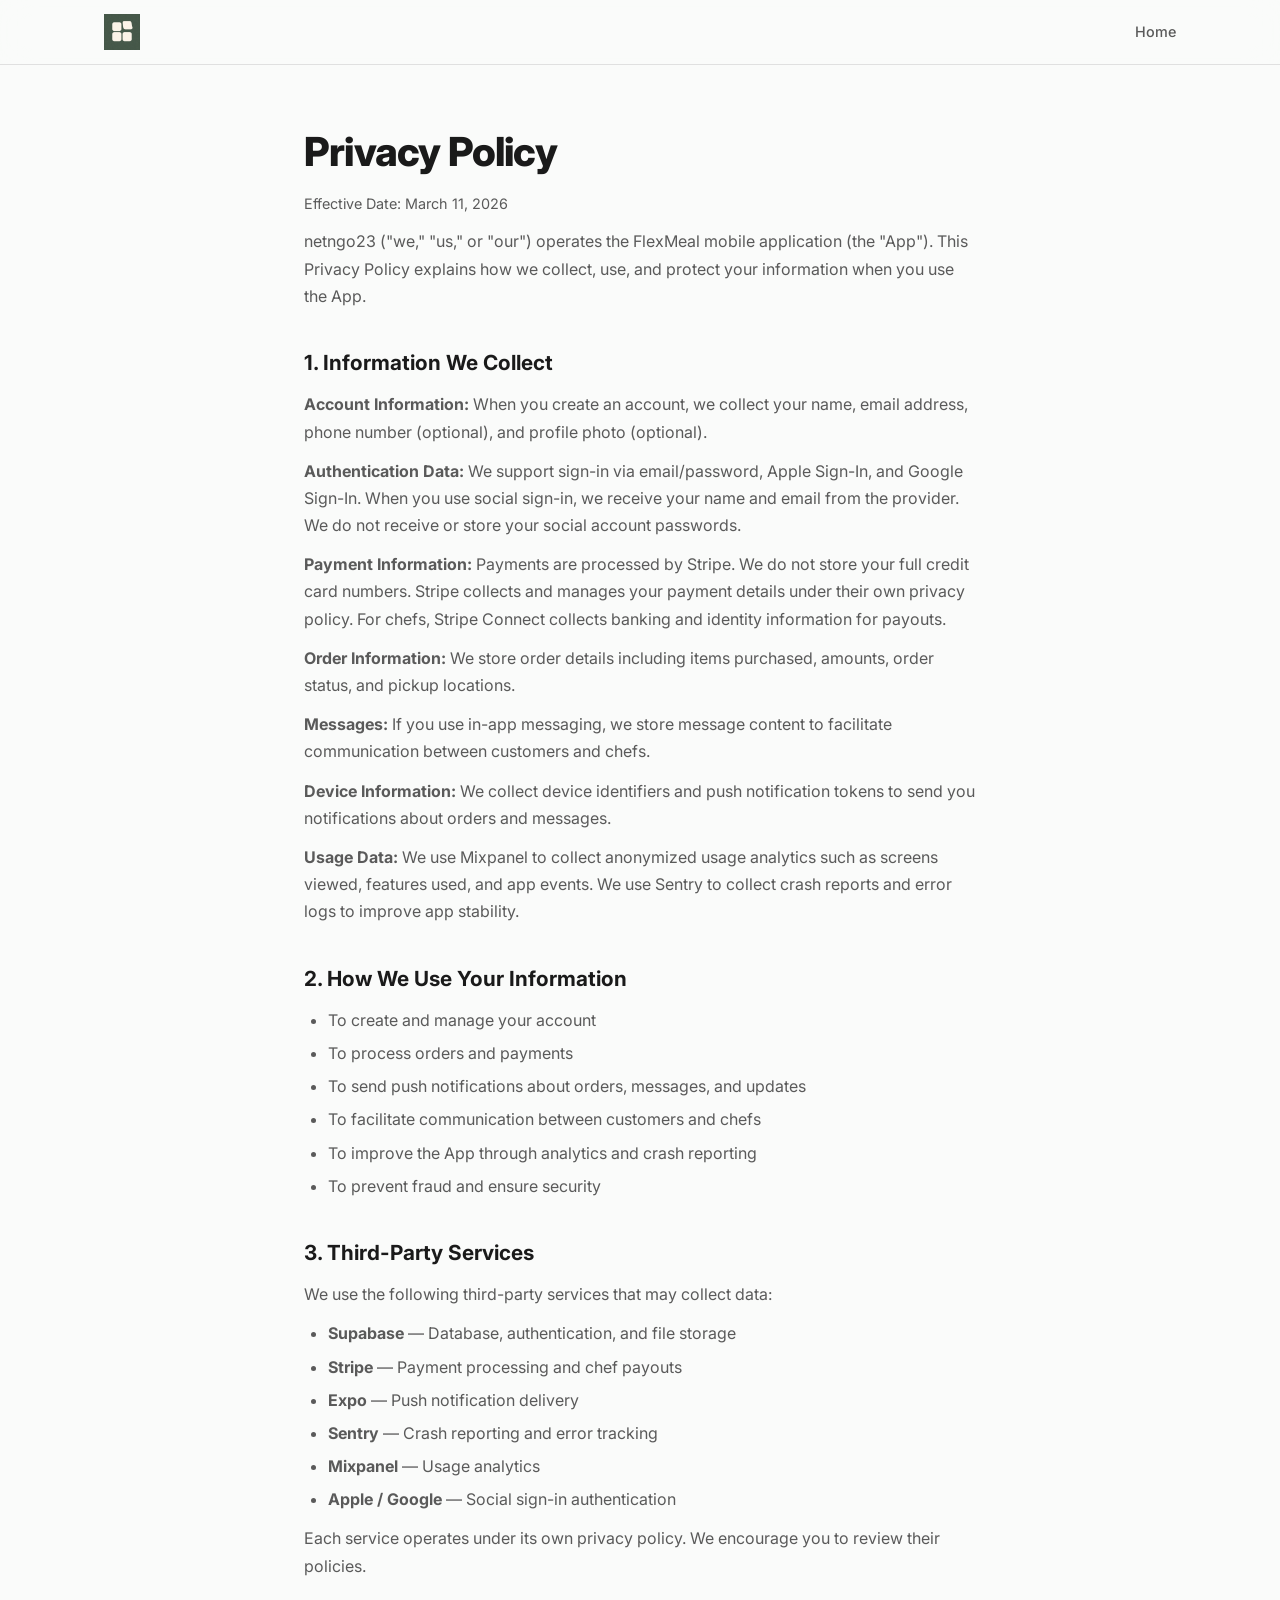
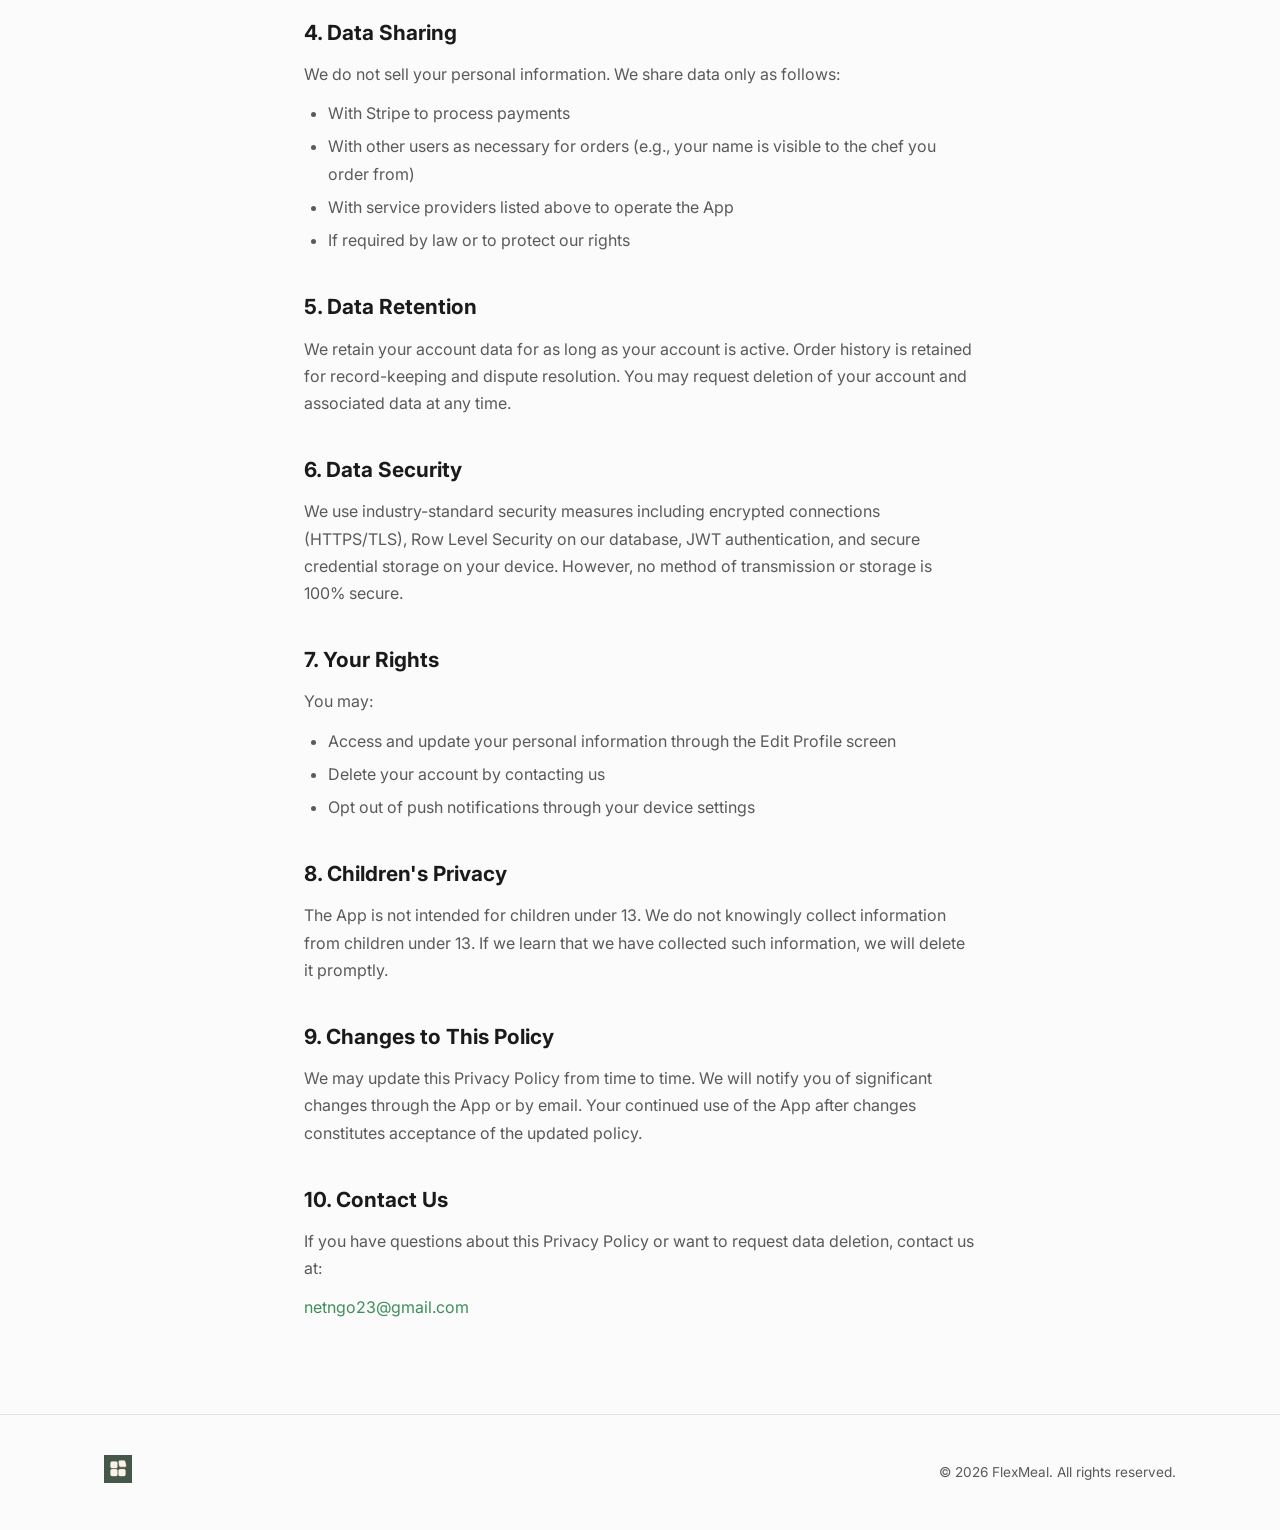
==== privacy-policy.html @ 66198da3 "Initial FlexMeal landing page" ====
<!DOCTYPE html>
<html lang="en">
<head>
  <meta charset="UTF-8">
  <meta name="viewport" content="width=device-width, initial-scale=1.0">
  <title>FlexMeal — Privacy Policy</title>
  <meta name="description" content="FlexMeal Privacy Policy — how we collect, use, and protect your information.">
  <link rel="stylesheet" href="styles.css">
  <link rel="stylesheet" href="legal.css">
  <link rel="preconnect" href="https://fonts.googleapis.com">
  <link rel="preconnect" href="https://fonts.gstatic.com" crossorigin>
  <link href="https://fonts.googleapis.com/css2?family=Inter:wght@400;500;600;700;800&display=swap" rel="stylesheet">
  <link rel="icon" href="assets/images/flexmeal_logo.png" type="image/png">
</head>
<body>
  <nav class="nav">
    <div class="container nav-inner">
      <a href="index.html" class="nav-logo">
        <img src="assets/flexmeal_light.png" alt="FlexMeal" class="logo">
      </a>
      <div class="nav-actions">
        <a href="index.html" class="nav-link">Home</a>
      </div>
    </div>
  </nav>

  <main class="legal">
    <div class="container">
      <h1>Privacy Policy</h1>
      <p class="legal-date">Effective Date: March 11, 2026</p>

      <p>netngo23 ("we," "us," or "our") operates the FlexMeal mobile application (the "App"). This Privacy Policy explains how we collect, use, and protect your information when you use the App.</p>

      <h2>1. Information We Collect</h2>

      <p><strong>Account Information:</strong> When you create an account, we collect your name, email address, phone number (optional), and profile photo (optional).</p>

      <p><strong>Authentication Data:</strong> We support sign-in via email/password, Apple Sign-In, and Google Sign-In. When you use social sign-in, we receive your name and email from the provider. We do not receive or store your social account passwords.</p>

      <p><strong>Payment Information:</strong> Payments are processed by Stripe. We do not store your full credit card numbers. Stripe collects and manages your payment details under their own privacy policy. For chefs, Stripe Connect collects banking and identity information for payouts.</p>

      <p><strong>Order Information:</strong> We store order details including items purchased, amounts, order status, and pickup locations.</p>

      <p><strong>Messages:</strong> If you use in-app messaging, we store message content to facilitate communication between customers and chefs.</p>

      <p><strong>Device Information:</strong> We collect device identifiers and push notification tokens to send you notifications about orders and messages.</p>

      <p><strong>Usage Data:</strong> We use Mixpanel to collect anonymized usage analytics such as screens viewed, features used, and app events. We use Sentry to collect crash reports and error logs to improve app stability.</p>

      <h2>2. How We Use Your Information</h2>
      <ul>
        <li>To create and manage your account</li>
        <li>To process orders and payments</li>
        <li>To send push notifications about orders, messages, and updates</li>
        <li>To facilitate communication between customers and chefs</li>
        <li>To improve the App through analytics and crash reporting</li>
        <li>To prevent fraud and ensure security</li>
      </ul>

      <h2>3. Third-Party Services</h2>
      <p>We use the following third-party services that may collect data:</p>
      <ul>
        <li><strong>Supabase</strong> — Database, authentication, and file storage</li>
        <li><strong>Stripe</strong> — Payment processing and chef payouts</li>
        <li><strong>Expo</strong> — Push notification delivery</li>
        <li><strong>Sentry</strong> — Crash reporting and error tracking</li>
        <li><strong>Mixpanel</strong> — Usage analytics</li>
        <li><strong>Apple / Google</strong> — Social sign-in authentication</li>
      </ul>
      <p>Each service operates under its own privacy policy. We encourage you to review their policies.</p>

      <h2>4. Data Sharing</h2>
      <p>We do not sell your personal information. We share data only as follows:</p>
      <ul>
        <li>With Stripe to process payments</li>
        <li>With other users as necessary for orders (e.g., your name is visible to the chef you order from)</li>
        <li>With service providers listed above to operate the App</li>
        <li>If required by law or to protect our rights</li>
      </ul>

      <h2>5. Data Retention</h2>
      <p>We retain your account data for as long as your account is active. Order history is retained for record-keeping and dispute resolution. You may request deletion of your account and associated data at any time.</p>

      <h2>6. Data Security</h2>
      <p>We use industry-standard security measures including encrypted connections (HTTPS/TLS), Row Level Security on our database, JWT authentication, and secure credential storage on your device. However, no method of transmission or storage is 100% secure.</p>

      <h2>7. Your Rights</h2>
      <p>You may:</p>
      <ul>
        <li>Access and update your personal information through the Edit Profile screen</li>
        <li>Delete your account by contacting us</li>
        <li>Opt out of push notifications through your device settings</li>
      </ul>

      <h2>8. Children's Privacy</h2>
      <p>The App is not intended for children under 13. We do not knowingly collect information from children under 13. If we learn that we have collected such information, we will delete it promptly.</p>

      <h2>9. Changes to This Policy</h2>
      <p>We may update this Privacy Policy from time to time. We will notify you of significant changes through the App or by email. Your continued use of the App after changes constitutes acceptance of the updated policy.</p>

      <h2>10. Contact Us</h2>
      <p>If you have questions about this Privacy Policy or want to request data deletion, contact us at:</p>
      <p><a href="mailto:netngo23@gmail.com">netngo23@gmail.com</a></p>
    </div>
  </main>

  <footer class="footer">
    <div class="container footer-inner">
      <div class="footer-brand">
        <img src="assets/flexmeal_light.png" alt="FlexMeal" class="logo">
      </div>
      <p class="footer-copy">&copy; 2026 FlexMeal. All rights reserved.</p>
    </div>
  </footer>
</body>
</html>
---- styles.css ----
/* ── Reset & Base ── */
*, *::before, *::after {
  margin: 0;
  padding: 0;
  box-sizing: border-box;
}

:root {
  --primary: #3F8E5B;
  --primary-light: #E6EFEA;
  --accent: #7A4A26;
  --bg: #FAFBFA;
  --bg-card: #FFFFFF;
  --text: #1A1A1A;
  --text-secondary: #5A5A5A;
  --border: #E0E0E0;
  --nav-bg: rgba(250, 251, 250, 0.85);
}

html {
  scroll-behavior: smooth;
}

body {
  font-family: 'Inter', -apple-system, BlinkMacSystemFont, sans-serif;
  background: var(--bg);
  color: var(--text);
  line-height: 1.6;
  -webkit-font-smoothing: antialiased;
}

.container {
  max-width: 1120px;
  margin: 0 auto;
  padding: 0 24px;
}

/* ── Navigation ── */
.nav {
  position: fixed;
  top: 0;
  left: 0;
  right: 0;
  z-index: 100;
  background: var(--nav-bg);
  backdrop-filter: blur(16px);
  -webkit-backdrop-filter: blur(16px);
  border-bottom: 1px solid var(--border);
}

.nav-inner {
  display: flex;
  align-items: center;
  justify-content: space-between;
  height: 64px;
}

.nav-logo {
  display: flex;
  align-items: center;
}

.logo {
  height: 36px;
  width: auto;
}

.nav-actions {
  display: flex;
  align-items: center;
  gap: 24px;
}

.nav-link {
  color: var(--text-secondary);
  text-decoration: none;
  font-size: 0.9rem;
  font-weight: 500;
  transition: color 0.2s;
}

.nav-link:hover {
  color: var(--primary);
}

/* ── Hero ── */
.hero {
  padding: 140px 0 80px;
  min-height: 100vh;
  display: flex;
  align-items: center;
}

.hero-inner {
  display: grid;
  grid-template-columns: 1fr 1fr;
  gap: 64px;
  align-items: center;
}

.hero-title {
  font-size: 3.5rem;
  font-weight: 800;
  line-height: 1.1;
  letter-spacing: -0.03em;
  margin-bottom: 20px;
}

.highlight {
  color: var(--primary);
}

.hero-subtitle {
  font-size: 1.2rem;
  color: var(--text-secondary);
  margin-bottom: 36px;
  max-width: 440px;
}

/* ── Download Buttons ── */
.download-buttons {
  display: flex;
  gap: 12px;
  flex-wrap: wrap;
}

.store-btn {
  display: inline-flex;
  align-items: center;
  gap: 10px;
  padding: 12px 24px;
  border-radius: 12px;
  text-decoration: none;
  transition: transform 0.2s, box-shadow 0.2s;
}

.store-btn:hover {
  transform: translateY(-2px);
  box-shadow: 0 8px 24px rgba(0, 0, 0, 0.15);
}

.store-btn:active {
  transform: translateY(0);
}

.app-store,
.google-play {
  background: var(--text);
  color: var(--bg);
}

.store-btn-text {
  display: flex;
  flex-direction: column;
}

.store-btn-small {
  font-size: 0.65rem;
  opacity: 0.8;
  line-height: 1;
}

.store-btn-large {
  font-size: 1.05rem;
  font-weight: 600;
  line-height: 1.2;
}

/* ── Hero Carousel ── */
.hero-visual {
  display: flex;
  justify-content: center;
}

.carousel {
  position: relative;
  width: 360px;
  max-width: 100%;
}

.carousel-track {
  position: relative;
  width: 100%;
  aspect-ratio: 9 / 16;
  overflow: hidden;
  border-radius: 16px;
  touch-action: pan-y;
}

.carousel-slide {
  position: absolute;
  top: 0;
  left: 0;
  width: 100%;
  height: 100%;
  object-fit: cover;
  border-radius: 16px;
  opacity: 0;
  transition: opacity 0.5s ease, transform 0.5s ease;
  transform: scale(0.95);
  filter: drop-shadow(0 24px 48px rgba(0, 0, 0, 0.12));
  pointer-events: none;
}

.carousel-slide.active {
  opacity: 1;
  transform: scale(1);
  pointer-events: auto;
}

.carousel-dots {
  display: flex;
  justify-content: center;
  gap: 8px;
  margin-top: 20px;
}

.dot {
  width: 10px;
  height: 10px;
  border-radius: 50%;
  border: none;
  background: var(--border);
  cursor: pointer;
  transition: background 0.2s, transform 0.2s;
  padding: 0;
}

.dot.active {
  background: var(--primary);
  transform: scale(1.2);
}

.dot:hover {
  background: var(--primary);
}

/* ── How It Works ── */
.how-it-works {
  padding: 100px 0;
}

.section-title {
  text-align: center;
  font-size: 2.5rem;
  font-weight: 800;
  letter-spacing: -0.02em;
  margin-bottom: 40px;
}

.section-subtitle {
  text-align: center;
  font-size: 1.1rem;
  color: var(--text-secondary);
  margin-top: -24px;
  margin-bottom: 48px;
}

.tabs {
  display: flex;
  justify-content: center;
  gap: 4px;
  margin-bottom: 56px;
  background: var(--primary-light);
  border-radius: 12px;
  padding: 4px;
  max-width: 320px;
  margin-left: auto;
  margin-right: auto;
}

.tab {
  flex: 1;
  padding: 10px 20px;
  border: none;
  background: none;
  border-radius: 8px;
  font-size: 0.9rem;
  font-weight: 600;
  color: var(--text-secondary);
  cursor: pointer;
  transition: background 0.2s, color 0.2s;
  font-family: inherit;
}

.tab.active {
  background: var(--primary);
  color: #FFFFFF;
}

.steps {
  display: none;
}

.steps.active {
  display: grid;
  grid-template-columns: repeat(3, 1fr);
  gap: 32px;
}

.step {
  text-align: center;
  padding: 40px 24px;
  background: var(--bg-card);
  border: 1px solid var(--border);
  border-radius: 20px;
  transition: transform 0.2s, box-shadow 0.2s;
}

.step:hover {
  transform: translateY(-4px);
  box-shadow: 0 12px 32px rgba(0, 0, 0, 0.08);
}

.step-icon {
  width: 64px;
  height: 64px;
  margin: 0 auto 16px;
  background: var(--primary-light);
  border-radius: 16px;
  display: flex;
  align-items: center;
  justify-content: center;
  color: var(--primary);
}

.step-number {
  display: inline-block;
  font-size: 0.75rem;
  font-weight: 700;
  color: var(--primary);
  background: var(--primary-light);
  width: 28px;
  height: 28px;
  line-height: 28px;
  border-radius: 50%;
  margin-bottom: 12px;
}

.step-title {
  font-size: 1.25rem;
  font-weight: 700;
  margin-bottom: 8px;
}

.step-desc {
  font-size: 0.95rem;
  color: var(--text-secondary);
}

/* ── App Preview ── */
.app-preview {
  padding: 100px 0;
  background: var(--primary-light);
}

.preview-scroll {
  display: flex;
  gap: 24px;
  overflow-x: auto;
  scroll-snap-type: x mandatory;
  -webkit-overflow-scrolling: touch;
  padding-bottom: 16px;
  scrollbar-width: thin;
  scrollbar-color: var(--border) transparent;
}

.preview-scroll::-webkit-scrollbar {
  height: 6px;
}

.preview-scroll::-webkit-scrollbar-track {
  background: transparent;
}

.preview-scroll::-webkit-scrollbar-thumb {
  background: var(--border);
  border-radius: 3px;
}

.preview-card {
  flex: 0 0 280px;
  scroll-snap-align: start;
  text-align: center;
}

.preview-card img {
  width: 100%;
  border-radius: 16px;
  margin-bottom: 16px;
  filter: drop-shadow(0 8px 24px rgba(0, 0, 0, 0.1));
}

.preview-card h3 {
  font-size: 1.1rem;
  font-weight: 700;
  margin-bottom: 4px;
}

.preview-card p {
  font-size: 0.9rem;
  color: var(--text-secondary);
}

/* ── CTA ── */
.cta {
  padding: 80px 0;
  background: var(--primary-light);
}

.cta-inner {
  text-align: center;
}

.cta-title {
  font-size: 2.2rem;
  font-weight: 800;
  letter-spacing: -0.02em;
  margin-bottom: 12px;
}

.cta-subtitle {
  font-size: 1.1rem;
  color: var(--text-secondary);
  margin-bottom: 32px;
}

.cta .download-buttons {
  justify-content: center;
}

/* ── Footer ── */
.footer {
  padding: 40px 0;
  border-top: 1px solid var(--border);
}

.footer-inner {
  display: flex;
  align-items: center;
  justify-content: space-between;
}

.footer-brand .logo {
  height: 28px;
}

.footer-links {
  display: flex;
  gap: 24px;
}

.footer-links a {
  font-size: 0.85rem;
  color: var(--text-secondary);
  text-decoration: none;
  transition: color 0.2s;
}

.footer-links a:hover {
  color: var(--primary);
}

.footer-copy {
  font-size: 0.85rem;
  color: var(--text-secondary);
}

/* ── Animations ── */
@keyframes fadeUp {
  from {
    opacity: 0;
    transform: translateY(24px);
  }
  to {
    opacity: 1;
    transform: translateY(0);
  }
}

.hero-title,
.hero-subtitle,
.download-buttons,
.hero-visual {
  animation: fadeUp 0.6s ease-out both;
}

.hero-subtitle { animation-delay: 0.1s; }
.download-buttons { animation-delay: 0.2s; }
.hero-visual { animation-delay: 0.3s; }

/* ── Responsive ── */
@media (max-width: 768px) {
  .hero {
    padding: 100px 0 60px;
    min-height: auto;
  }

  .hero-inner {
    grid-template-columns: 1fr;
    gap: 48px;
    text-align: center;
  }

  .hero-title {
    font-size: 2.5rem;
  }

  .hero-subtitle {
    margin-left: auto;
    margin-right: auto;
  }

  .download-buttons {
    justify-content: center;
  }

  .hero-visual {
    order: -1;
  }

  .carousel {
    width: 280px;
  }

  .preview-card {
    flex: 0 0 240px;
  }

  .steps.active {
    grid-template-columns: 1fr;
    max-width: 400px;
    margin: 0 auto;
  }

  .section-title {
    font-size: 2rem;
  }

  .cta-title {
    font-size: 1.8rem;
  }

  .footer-inner {
    flex-direction: column;
    gap: 12px;
    text-align: center;
  }
}

@media (max-width: 480px) {
  .hero-title {
    font-size: 2rem;
  }

  .store-btn {
    padding: 10px 18px;
  }

  .store-btn-large {
    font-size: 0.95rem;
  }
}
---- legal.css ----
/* ── Legal Pages ── */
.legal {
  padding: 120px 0 80px;
}

.legal .container {
  max-width: 720px;
}

.legal h1 {
  font-size: 2.5rem;
  font-weight: 800;
  letter-spacing: -0.02em;
  margin-bottom: 8px;
}

.legal-date {
  font-size: 0.9rem;
  color: var(--text-secondary);
  margin-bottom: 40px;
}

.legal h2 {
  font-size: 1.3rem;
  font-weight: 700;
  margin-top: 36px;
  margin-bottom: 12px;
  color: var(--text);
}

.legal h3 {
  font-size: 1.05rem;
  font-weight: 600;
  margin-top: 20px;
  margin-bottom: 8px;
}

.legal p {
  margin-bottom: 12px;
  color: var(--text-secondary);
  line-height: 1.7;
}

.legal ul {
  margin-bottom: 12px;
  padding-left: 24px;
}

.legal li {
  margin-bottom: 6px;
  color: var(--text-secondary);
  line-height: 1.7;
}

.legal a {
  color: var(--primary);
  text-decoration: none;
}

.legal a:hover {
  text-decoration: underline;
}
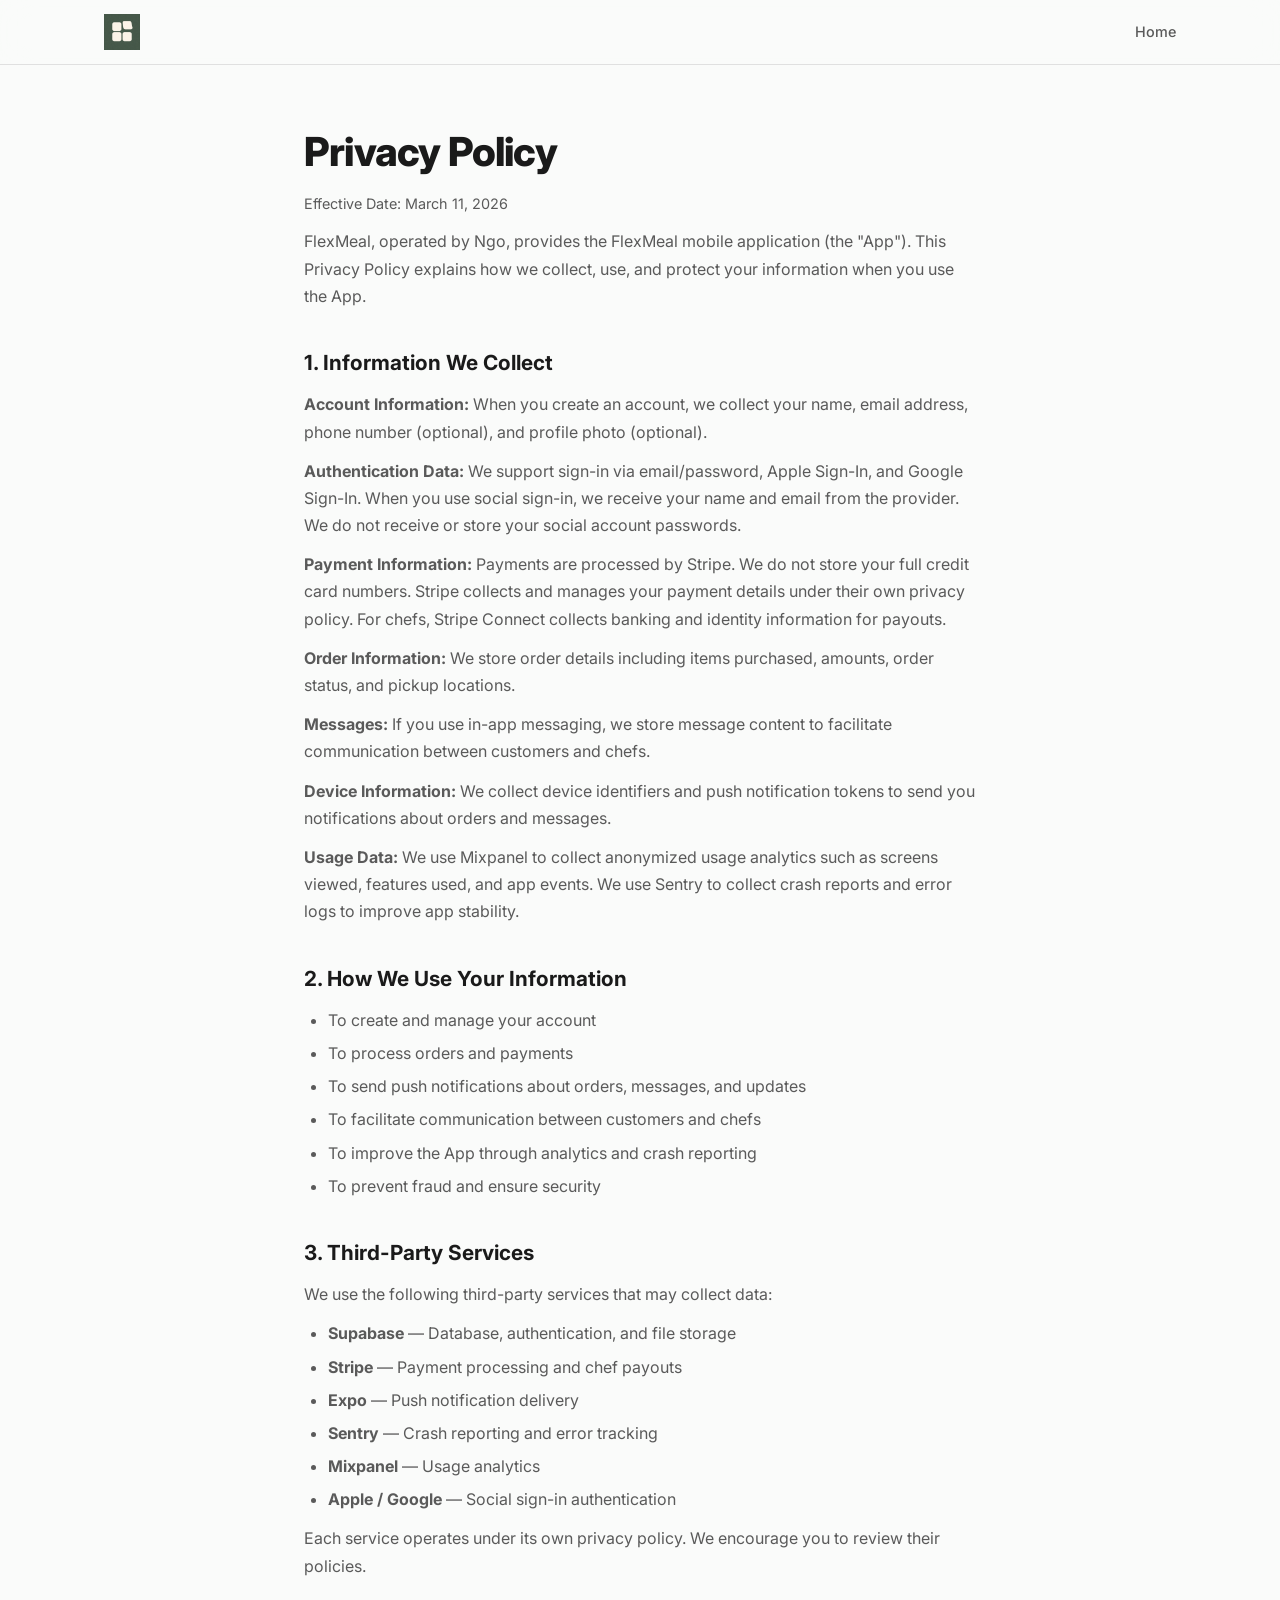
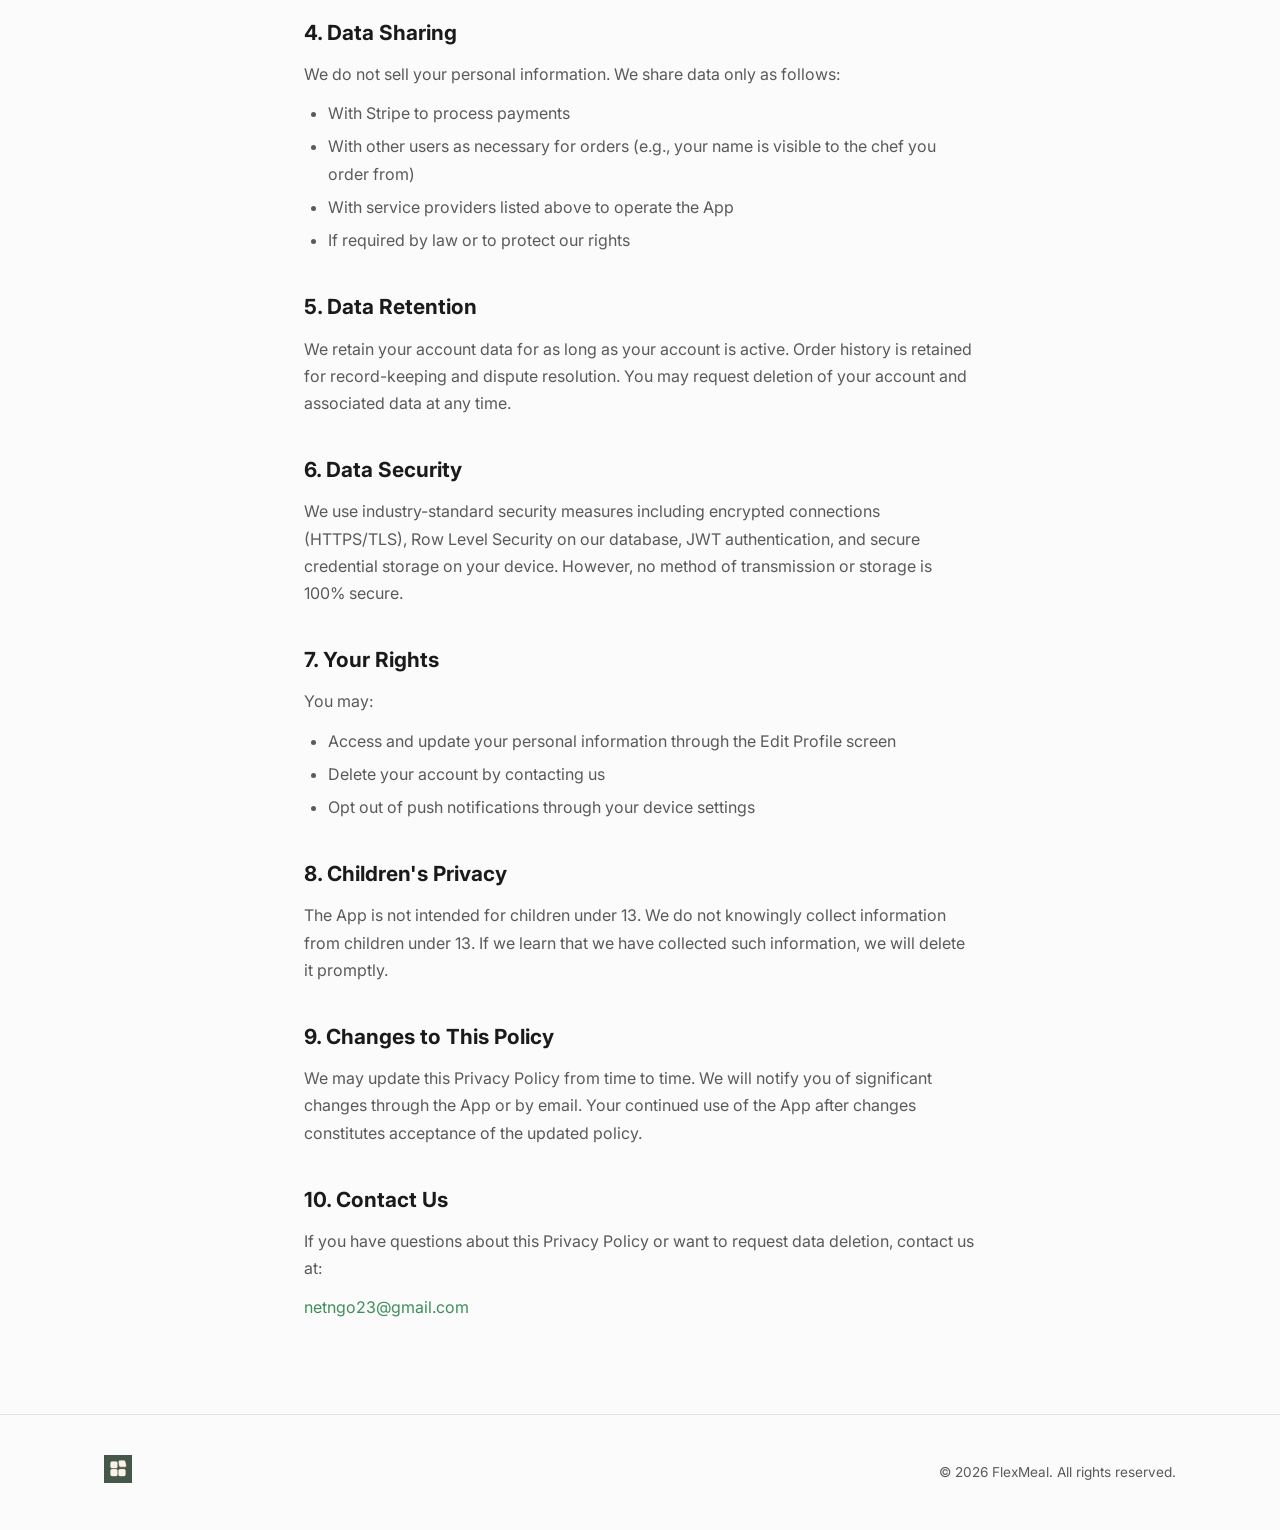
==== commit abf9cc0a: "Update legal pages with cleaner branding" ====
--- a/privacy-policy.html
+++ b/privacy-policy.html
@@ -29,7 +29,7 @@
       <h1>Privacy Policy</h1>
       <p class="legal-date">Effective Date: March 11, 2026</p>
 
-      <p>netngo23 ("we," "us," or "our") operates the FlexMeal mobile application (the "App"). This Privacy Policy explains how we collect, use, and protect your information when you use the App.</p>
+      <p>FlexMeal, operated by Ngo, provides the FlexMeal mobile application (the "App"). This Privacy Policy explains how we collect, use, and protect your information when you use the App.</p>
 
       <h2>1. Information We Collect</h2>
 
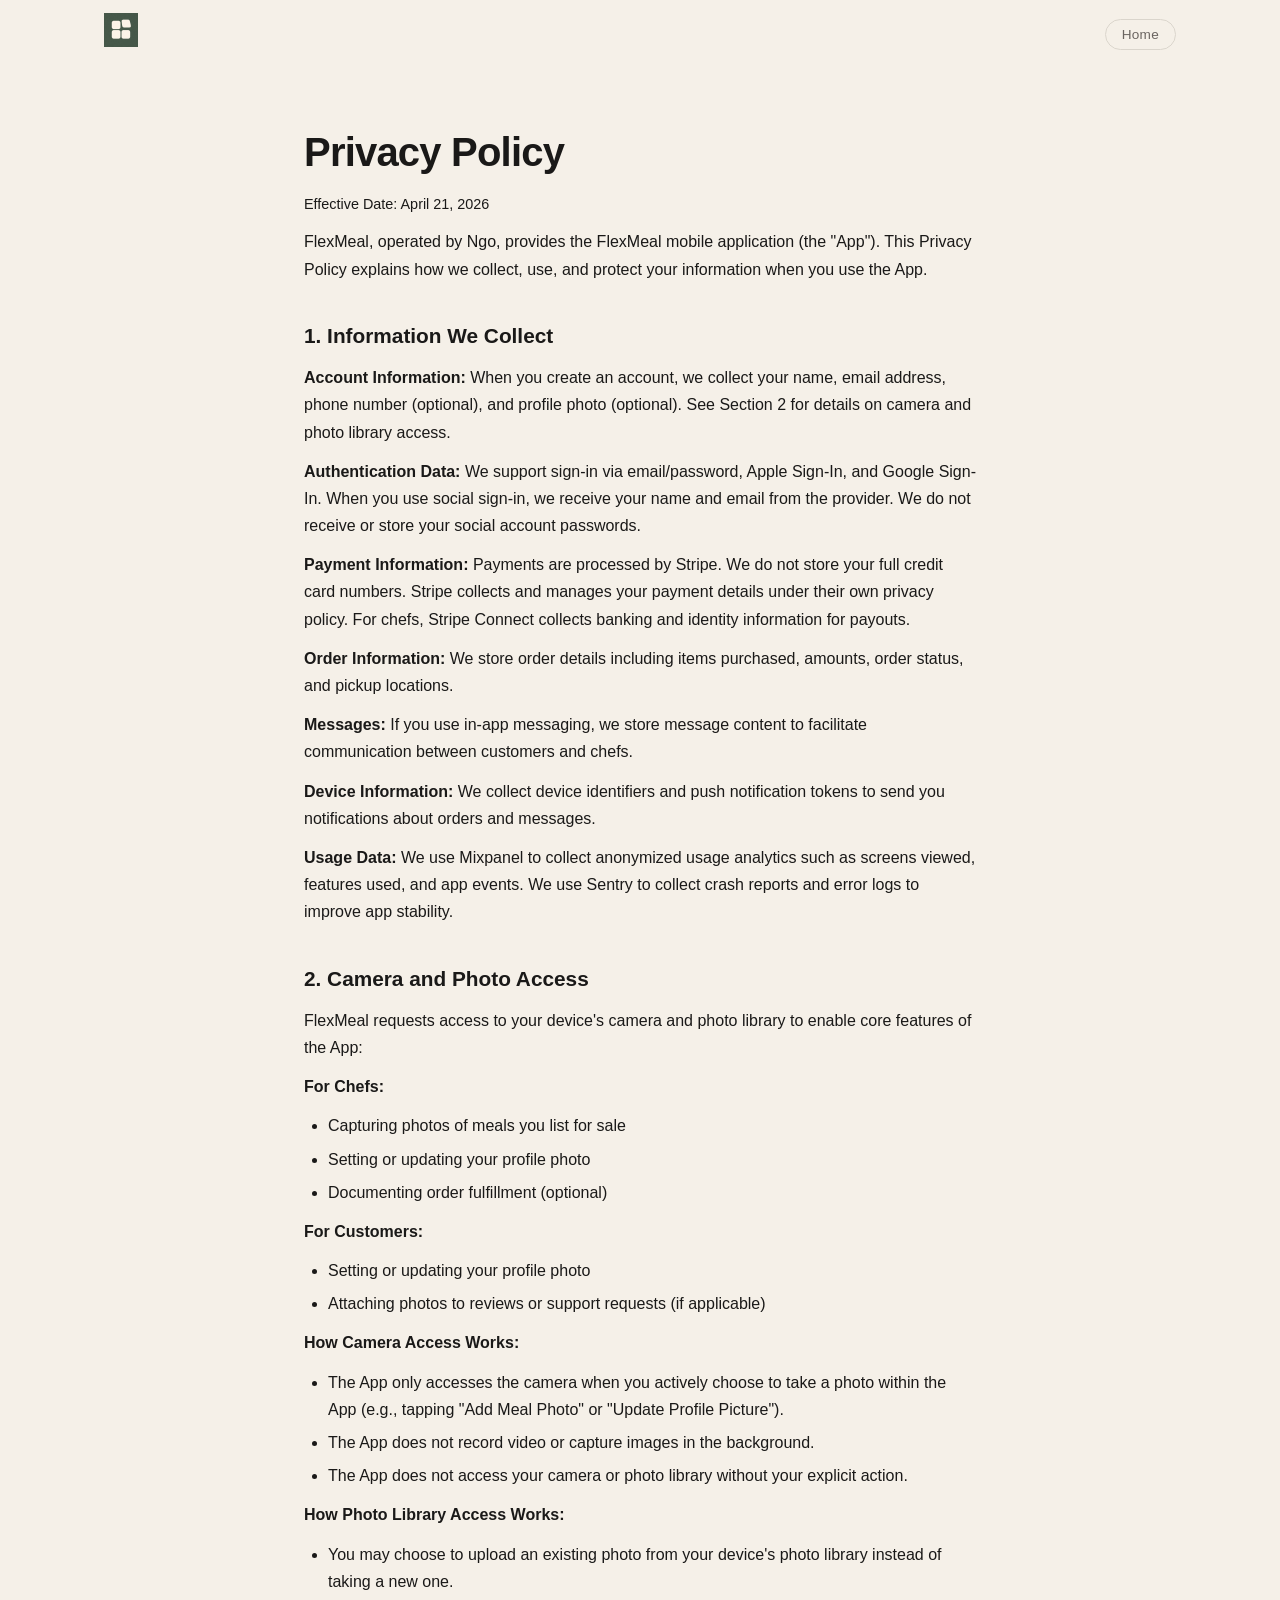
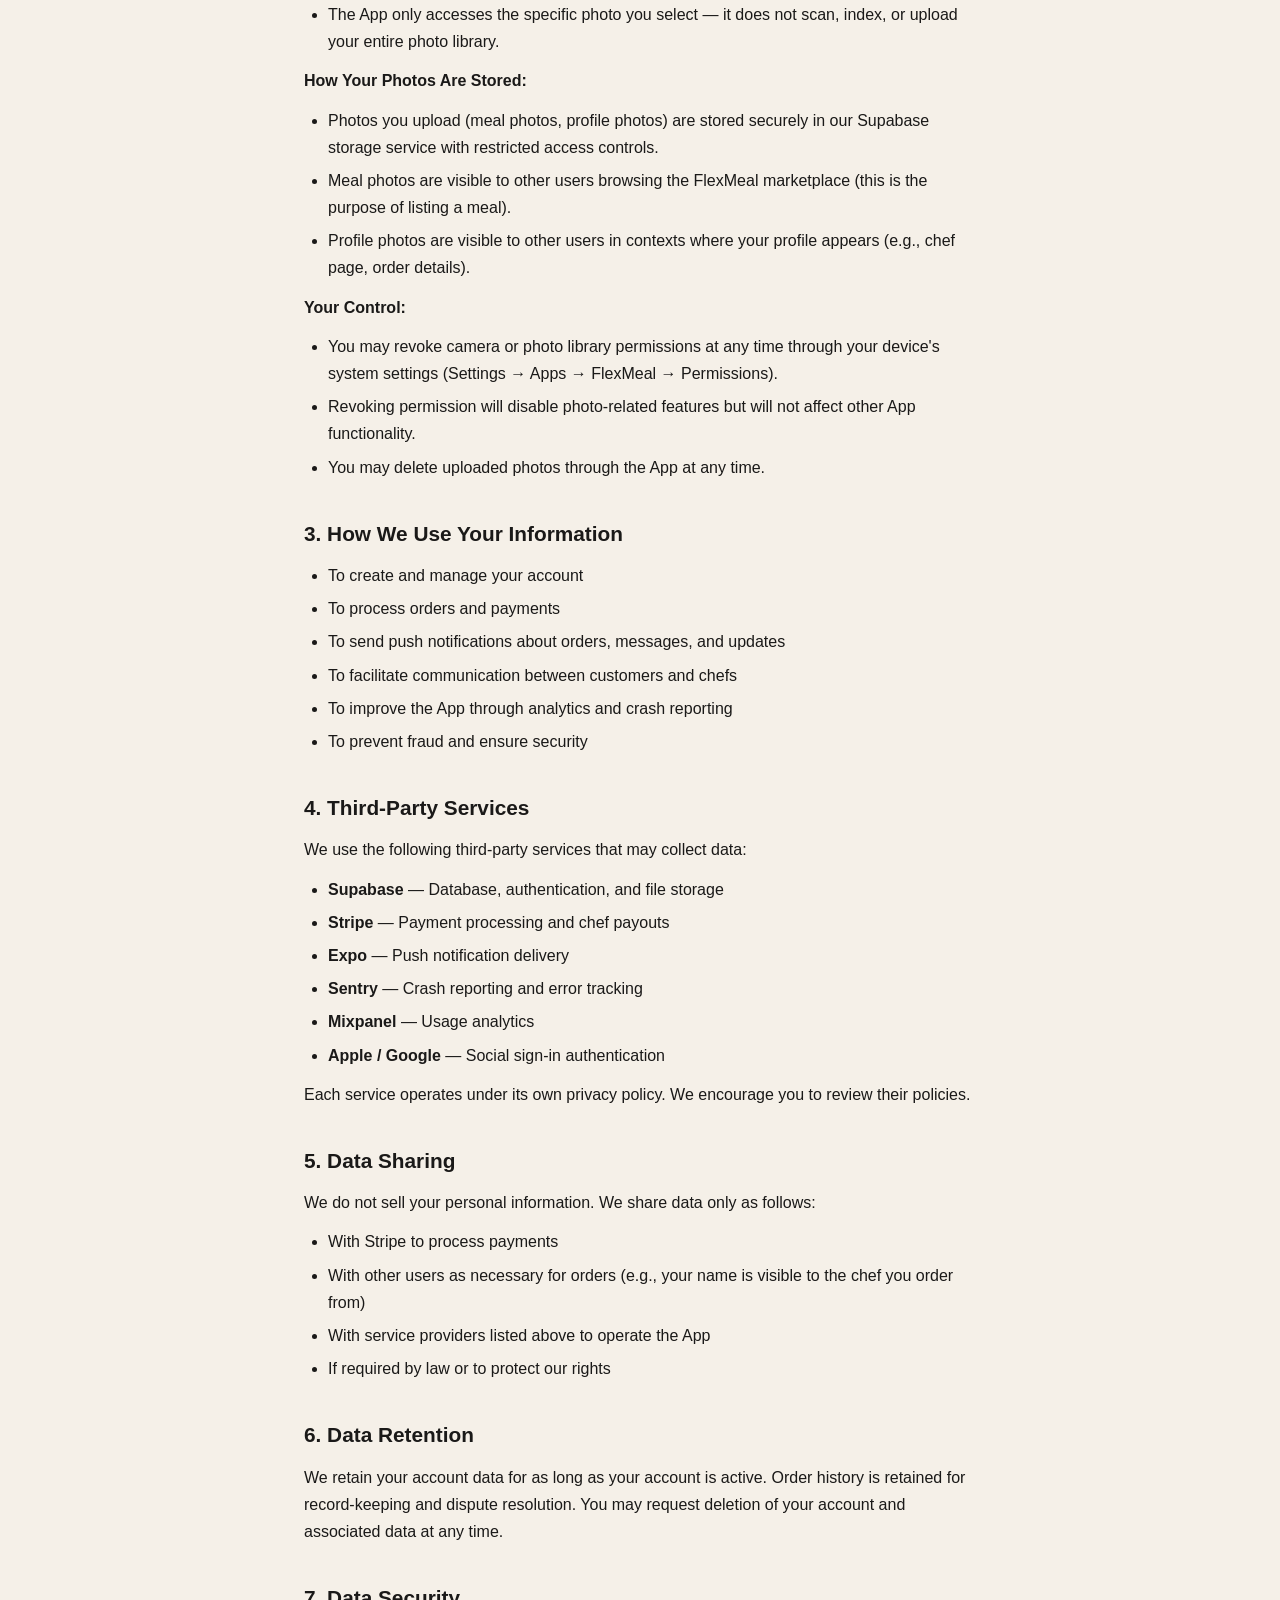
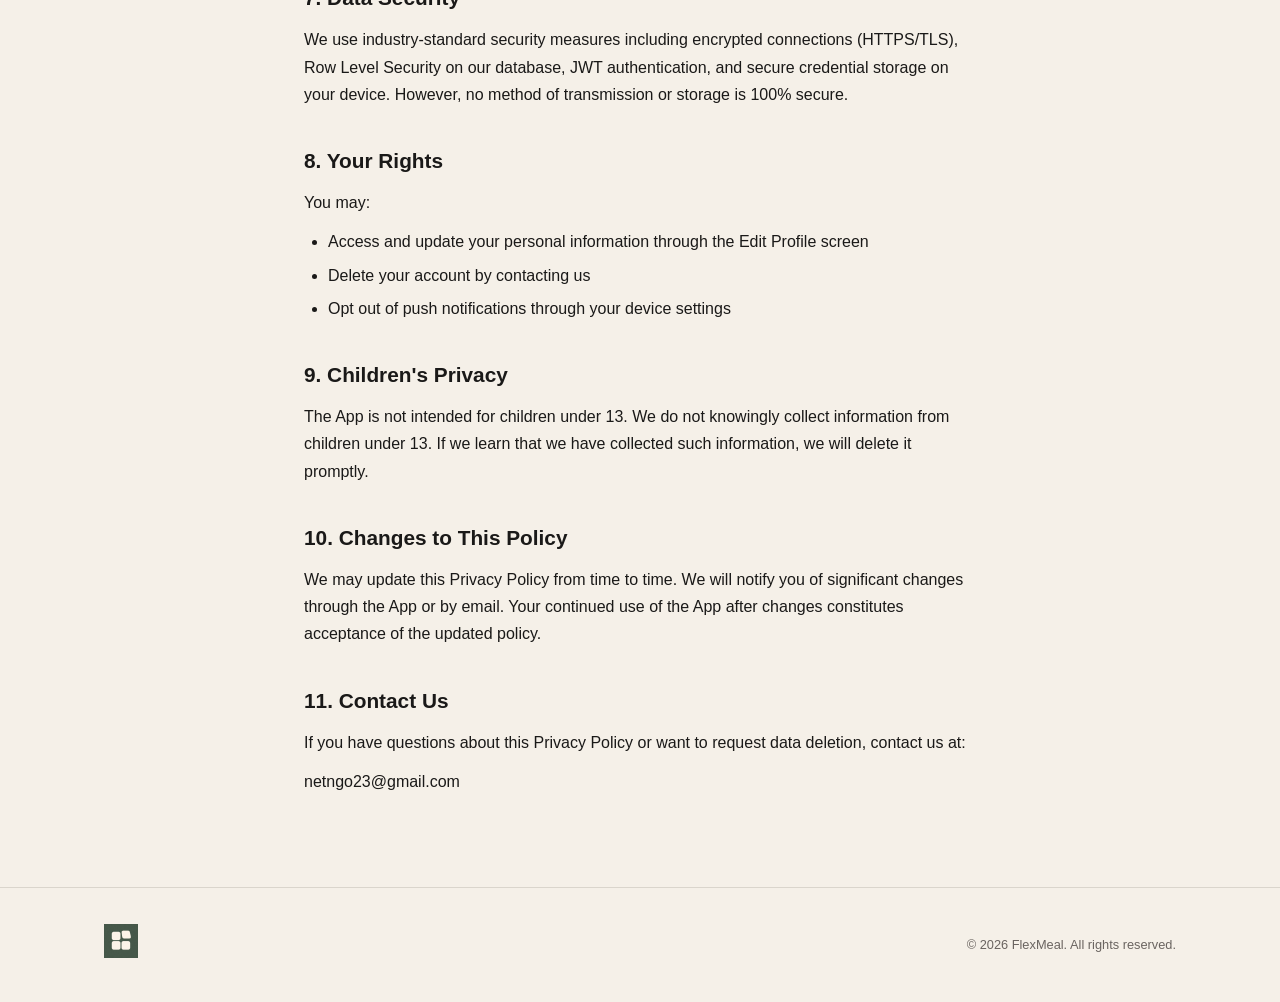
==== commit abbdc76e: "Add iOS App Store link and camera/photo privacy section - Add App Store link to both hero and CTA do" ====
--- a/privacy-policy.html
+++ b/privacy-policy.html
@@ -27,13 +27,13 @@
   <main class="legal">
     <div class="container">
       <h1>Privacy Policy</h1>
-      <p class="legal-date">Effective Date: March 11, 2026</p>
+      <p class="legal-date">Effective Date: April 21, 2026</p>
 
       <p>FlexMeal, operated by Ngo, provides the FlexMeal mobile application (the "App"). This Privacy Policy explains how we collect, use, and protect your information when you use the App.</p>
 
       <h2>1. Information We Collect</h2>
 
-      <p><strong>Account Information:</strong> When you create an account, we collect your name, email address, phone number (optional), and profile photo (optional).</p>
+      <p><strong>Account Information:</strong> When you create an account, we collect your name, email address, phone number (optional), and profile photo (optional). See Section 2 for details on camera and photo library access.</p>
 
       <p><strong>Authentication Data:</strong> We support sign-in via email/password, Apple Sign-In, and Google Sign-In. When you use social sign-in, we receive your name and email from the provider. We do not receive or store your social account passwords.</p>
 
@@ -47,7 +47,50 @@
 
       <p><strong>Usage Data:</strong> We use Mixpanel to collect anonymized usage analytics such as screens viewed, features used, and app events. We use Sentry to collect crash reports and error logs to improve app stability.</p>
 
-      <h2>2. How We Use Your Information</h2>
+      <h2>2. Camera and Photo Access</h2>
+      <p>FlexMeal requests access to your device's camera and photo library to enable core features of the App:</p>
+
+      <p><strong>For Chefs:</strong></p>
+      <ul>
+        <li>Capturing photos of meals you list for sale</li>
+        <li>Setting or updating your profile photo</li>
+        <li>Documenting order fulfillment (optional)</li>
+      </ul>
+
+      <p><strong>For Customers:</strong></p>
+      <ul>
+        <li>Setting or updating your profile photo</li>
+        <li>Attaching photos to reviews or support requests (if applicable)</li>
+      </ul>
+
+      <p><strong>How Camera Access Works:</strong></p>
+      <ul>
+        <li>The App only accesses the camera when you actively choose to take a photo within the App (e.g., tapping "Add Meal Photo" or "Update Profile Picture").</li>
+        <li>The App does not record video or capture images in the background.</li>
+        <li>The App does not access your camera or photo library without your explicit action.</li>
+      </ul>
+
+      <p><strong>How Photo Library Access Works:</strong></p>
+      <ul>
+        <li>You may choose to upload an existing photo from your device's photo library instead of taking a new one.</li>
+        <li>The App only accesses the specific photo you select — it does not scan, index, or upload your entire photo library.</li>
+      </ul>
+
+      <p><strong>How Your Photos Are Stored:</strong></p>
+      <ul>
+        <li>Photos you upload (meal photos, profile photos) are stored securely in our Supabase storage service with restricted access controls.</li>
+        <li>Meal photos are visible to other users browsing the FlexMeal marketplace (this is the purpose of listing a meal).</li>
+        <li>Profile photos are visible to other users in contexts where your profile appears (e.g., chef page, order details).</li>
+      </ul>
+
+      <p><strong>Your Control:</strong></p>
+      <ul>
+        <li>You may revoke camera or photo library permissions at any time through your device's system settings (Settings → Apps → FlexMeal → Permissions).</li>
+        <li>Revoking permission will disable photo-related features but will not affect other App functionality.</li>
+        <li>You may delete uploaded photos through the App at any time.</li>
+      </ul>
+
+      <h2>3. How We Use Your Information</h2>
       <ul>
         <li>To create and manage your account</li>
         <li>To process orders and payments</li>
@@ -57,7 +100,7 @@
         <li>To prevent fraud and ensure security</li>
       </ul>
 
-      <h2>3. Third-Party Services</h2>
+      <h2>4. Third-Party Services</h2>
       <p>We use the following third-party services that may collect data:</p>
       <ul>
         <li><strong>Supabase</strong> — Database, authentication, and file storage</li>
@@ -69,7 +112,7 @@
       </ul>
       <p>Each service operates under its own privacy policy. We encourage you to review their policies.</p>
 
-      <h2>4. Data Sharing</h2>
+      <h2>5. Data Sharing</h2>
       <p>We do not sell your personal information. We share data only as follows:</p>
       <ul>
         <li>With Stripe to process payments</li>
@@ -78,13 +121,13 @@
         <li>If required by law or to protect our rights</li>
       </ul>
 
-      <h2>5. Data Retention</h2>
+      <h2>6. Data Retention</h2>
       <p>We retain your account data for as long as your account is active. Order history is retained for record-keeping and dispute resolution. You may request deletion of your account and associated data at any time.</p>
 
-      <h2>6. Data Security</h2>
+      <h2>7. Data Security</h2>
       <p>We use industry-standard security measures including encrypted connections (HTTPS/TLS), Row Level Security on our database, JWT authentication, and secure credential storage on your device. However, no method of transmission or storage is 100% secure.</p>
 
-      <h2>7. Your Rights</h2>
+      <h2>8. Your Rights</h2>
       <p>You may:</p>
       <ul>
         <li>Access and update your personal information through the Edit Profile screen</li>
@@ -92,13 +135,13 @@
         <li>Opt out of push notifications through your device settings</li>
       </ul>
 
-      <h2>8. Children's Privacy</h2>
+      <h2>9. Children's Privacy</h2>
       <p>The App is not intended for children under 13. We do not knowingly collect information from children under 13. If we learn that we have collected such information, we will delete it promptly.</p>
 
-      <h2>9. Changes to This Policy</h2>
+      <h2>10. Changes to This Policy</h2>
       <p>We may update this Privacy Policy from time to time. We will notify you of significant changes through the App or by email. Your continued use of the App after changes constitutes acceptance of the updated policy.</p>
 
-      <h2>10. Contact Us</h2>
+      <h2>11. Contact Us</h2>
       <p>If you have questions about this Privacy Policy or want to request data deletion, contact us at:</p>
       <p><a href="mailto:netngo23@gmail.com">netngo23@gmail.com</a></p>
     </div>
--- a/styles.css
+++ b/styles.css
@@ -6,33 +6,61 @@
 }
 
 :root {
-  --primary: #3F8E5B;
-  --primary-light: #E6EFEA;
-  --accent: #7A4A26;
-  --bg: #FAFBFA;
-  --bg-card: #FFFFFF;
-  --text: #1A1A1A;
-  --text-secondary: #5A5A5A;
-  --border: #E0E0E0;
-  --nav-bg: rgba(250, 251, 250, 0.85);
-}
-
-html {
-  scroll-behavior: smooth;
-}
+  --cream: #F5F0E8;
+  --forest: #1C3B2A;
+  --saffron: #E8832A;
+  --terracotta: #C4523A;
+  --sage: #6B9477;
+  --parchment: #EDEAE0;
+  --ink: #1A1918;
+  --stone: #6A6460;
+  --border: #DAD5CC;
+  --nav-bg: rgba(245, 240, 232, 0.9);
+}
+
+html { scroll-behavior: smooth; }
 
 body {
-  font-family: 'Inter', -apple-system, BlinkMacSystemFont, sans-serif;
-  background: var(--bg);
-  color: var(--text);
+  font-family: 'DM Sans', -apple-system, BlinkMacSystemFont, sans-serif;
+  background: var(--cream);
+  color: var(--ink);
   line-height: 1.6;
   -webkit-font-smoothing: antialiased;
+  overflow-x: hidden;
 }
 
 .container {
   max-width: 1120px;
   margin: 0 auto;
   padding: 0 24px;
+}
+
+/* ── Grain Texture ── */
+.grain {
+  position: fixed;
+  top: -50%;
+  left: -50%;
+  width: 200%;
+  height: 200%;
+  pointer-events: none;
+  z-index: 9999;
+  opacity: 0.038;
+  background-image: url("data:image/svg+xml,%3Csvg xmlns='http://www.w3.org/2000/svg' width='300' height='300'%3E%3Cfilter id='n'%3E%3CfeTurbulence type='fractalNoise' baseFrequency='0.75' numOctaves='4' stitchTiles='stitch'/%3E%3C/filter%3E%3Crect width='300' height='300' filter='url(%23n)'/%3E%3C/svg%3E");
+  background-size: 300px 300px;
+  animation: grain-shift 8s steps(10) infinite;
+}
+
+@keyframes grain-shift {
+  0%, 100% { transform: translate(0, 0); }
+  10%       { transform: translate(-2%, -3%); }
+  20%       { transform: translate(3%, 2%); }
+  30%       { transform: translate(-1%, 3%); }
+  40%       { transform: translate(2%, -2%); }
+  50%       { transform: translate(-3%, 1%); }
+  60%       { transform: translate(3%, -3%); }
+  70%       { transform: translate(-2%, -1%); }
+  80%       { transform: translate(1%, 3%); }
+  90%       { transform: translate(-3%, 2%); }
 }
 
 /* ── Navigation ── */
@@ -42,79 +70,162 @@
   left: 0;
   right: 0;
   z-index: 100;
+  transition: background 0.35s ease, box-shadow 0.35s ease;
+}
+
+.nav.scrolled {
   background: var(--nav-bg);
-  backdrop-filter: blur(16px);
-  -webkit-backdrop-filter: blur(16px);
-  border-bottom: 1px solid var(--border);
+  backdrop-filter: blur(20px);
+  -webkit-backdrop-filter: blur(20px);
+  box-shadow: 0 1px 0 var(--border);
 }
 
 .nav-inner {
   display: flex;
   align-items: center;
   justify-content: space-between;
-  height: 64px;
-}
-
-.nav-logo {
-  display: flex;
-  align-items: center;
-}
-
-.logo {
-  height: 36px;
-  width: auto;
-}
-
-.nav-actions {
-  display: flex;
-  align-items: center;
-  gap: 24px;
-}
+  height: 68px;
+}
+
+.logo { height: 34px; width: auto; }
 
 .nav-link {
-  color: var(--text-secondary);
+  color: var(--stone);
   text-decoration: none;
-  font-size: 0.9rem;
+  font-size: 0.85rem;
   font-weight: 500;
-  transition: color 0.2s;
+  letter-spacing: 0.02em;
+  padding: 7px 16px;
+  border: 1.5px solid var(--border);
+  border-radius: 100px;
+  transition: color 0.2s, border-color 0.2s, background 0.2s;
 }
 
 .nav-link:hover {
-  color: var(--primary);
+  color: var(--forest);
+  border-color: rgba(28, 59, 42, 0.35);
+  background: rgba(28, 59, 42, 0.04);
 }
 
 /* ── Hero ── */
 .hero {
-  padding: 140px 0 80px;
+  padding: 140px 0 100px;
   min-height: 100vh;
   display: flex;
   align-items: center;
+  position: relative;
+  overflow: hidden;
+  background:
+    radial-gradient(ellipse at 72% 48%, rgba(232, 131, 42, 0.07) 0%, transparent 52%),
+    radial-gradient(ellipse at 18% 85%, rgba(107, 148, 119, 0.1) 0%, transparent 44%);
+}
+
+.hero-blob {
+  position: absolute;
+  top: 5%;
+  right: -8%;
+  width: 680px;
+  height: 680px;
+  background: radial-gradient(ellipse at center, rgba(107, 148, 119, 0.1) 0%, transparent 65%);
+  border-radius: 50%;
+  pointer-events: none;
+  z-index: 0;
+}
+
+.hero-dots {
+  position: absolute;
+  bottom: 12%;
+  left: 4%;
+  width: 180px;
+  height: 180px;
+  background-image: radial-gradient(circle, var(--border) 1.5px, transparent 1.5px);
+  background-size: 22px 22px;
+  pointer-events: none;
+  z-index: 0;
+  opacity: 0.7;
 }
 
 .hero-inner {
   display: grid;
-  grid-template-columns: 1fr 1fr;
-  gap: 64px;
-  align-items: center;
-}
-
+  grid-template-columns: 1.1fr 0.9fr;
+  gap: 56px;
+  align-items: center;
+  position: relative;
+  z-index: 1;
+}
+
+/* Hero badge */
+.hero-badge {
+  display: inline-flex;
+  align-items: center;
+  gap: 8px;
+  font-size: 0.78rem;
+  font-weight: 500;
+  letter-spacing: 0.03em;
+  color: var(--forest);
+  background: rgba(28, 59, 42, 0.07);
+  border: 1px solid rgba(28, 59, 42, 0.15);
+  padding: 6px 14px;
+  border-radius: 100px;
+  margin-bottom: 28px;
+  opacity: 0;
+  animation: fadeUp 0.55s cubic-bezier(0.22, 1, 0.36, 1) 0.05s both;
+}
+
+.hero-badge-dot {
+  width: 6px;
+  height: 6px;
+  min-width: 6px;
+  background: var(--sage);
+  border-radius: 50%;
+  animation: badge-pulse 2.4s ease-in-out infinite;
+}
+
+@keyframes badge-pulse {
+  0%, 100% { opacity: 1; transform: scale(1); }
+  50%       { opacity: 0.5; transform: scale(0.75); }
+}
+
+/* Hero title */
 .hero-title {
-  font-size: 3.5rem;
-  font-weight: 800;
-  line-height: 1.1;
-  letter-spacing: -0.03em;
-  margin-bottom: 20px;
-}
-
-.highlight {
-  color: var(--primary);
+  font-family: 'Fraunces', serif;
+  font-size: clamp(3.4rem, 7.5vw, 6rem);
+  font-weight: 850;
+  line-height: 0.98;
+  letter-spacing: -0.035em;
+  color: var(--ink);
+  margin-bottom: 24px;
+  opacity: 0;
+  animation: fadeUp 0.65s cubic-bezier(0.22, 1, 0.36, 1) 0.15s both;
+}
+
+.hero-accent {
+  font-style: italic;
+  color: var(--terracotta);
+  position: relative;
+  display: inline-block;
+}
+
+.hero-accent::after {
+  content: '';
+  position: absolute;
+  bottom: 2px;
+  left: -2px;
+  right: -2px;
+  height: 8px;
+  background-image: url("data:image/svg+xml,%3Csvg xmlns='http://www.w3.org/2000/svg' viewBox='0 0 100 12' preserveAspectRatio='none'%3E%3Cpath d='M0 6 Q8 1 16 6 T32 6 T48 6 T64 6 T80 6 T100 6' stroke='%23C4523A' stroke-width='2.5' fill='none' stroke-linecap='round'/%3E%3C/svg%3E");
+  background-size: 100% 100%;
+  opacity: 0.45;
 }
 
 .hero-subtitle {
-  font-size: 1.2rem;
-  color: var(--text-secondary);
-  margin-bottom: 36px;
-  max-width: 440px;
+  font-size: 1.1rem;
+  color: var(--stone);
+  margin-bottom: 40px;
+  max-width: 400px;
+  line-height: 1.7;
+  opacity: 0;
+  animation: fadeUp 0.65s cubic-bezier(0.22, 1, 0.36, 1) 0.25s both;
 }
 
 /* ── Download Buttons ── */
@@ -122,328 +233,498 @@
   display: flex;
   gap: 12px;
   flex-wrap: wrap;
+  opacity: 0;
+  animation: fadeUp 0.65s cubic-bezier(0.22, 1, 0.36, 1) 0.35s both;
 }
 
 .store-btn {
   display: inline-flex;
   align-items: center;
   gap: 10px;
-  padding: 12px 24px;
-  border-radius: 12px;
+  padding: 13px 22px;
+  border-radius: 14px;
   text-decoration: none;
-  transition: transform 0.2s, box-shadow 0.2s;
-}
-
-.store-btn:hover {
-  transform: translateY(-2px);
-  box-shadow: 0 8px 24px rgba(0, 0, 0, 0.15);
-}
-
-.store-btn:active {
-  transform: translateY(0);
-}
-
-.app-store,
+  font-family: 'DM Sans', sans-serif;
+  transition: transform 0.22s cubic-bezier(0.34, 1.56, 0.64, 1), box-shadow 0.22s ease;
+}
+
+.store-btn:hover  { transform: translateY(-3px) scale(1.02); }
+.store-btn:active { transform: translateY(0) scale(0.98); }
+
+.app-store {
+  background: var(--forest);
+  color: var(--cream);
+  box-shadow: 0 4px 18px rgba(28, 59, 42, 0.32);
+}
+
 .google-play {
-  background: var(--text);
-  color: var(--bg);
-}
-
-.store-btn-text {
+  background: var(--cream);
+  color: var(--forest);
+  border: 1.5px solid var(--border);
+  box-shadow: 0 4px 12px rgba(0, 0, 0, 0.06);
+}
+
+.store-btn-text  { display: flex; flex-direction: column; }
+.store-btn-small { font-size: 0.62rem; opacity: 0.7; line-height: 1; letter-spacing: 0.01em; }
+.store-btn-large { font-size: 1rem; font-weight: 600; line-height: 1.25; }
+
+/* ── Hero Visual / Phone ── */
+.hero-visual {
   display: flex;
   flex-direction: column;
-}
-
-.store-btn-small {
-  font-size: 0.65rem;
-  opacity: 0.8;
-  line-height: 1;
-}
-
-.store-btn-large {
-  font-size: 1.05rem;
-  font-weight: 600;
-  line-height: 1.2;
-}
-
-/* ── Hero Carousel ── */
-.hero-visual {
-  display: flex;
-  justify-content: center;
-}
-
-.carousel {
-  position: relative;
-  width: 360px;
-  max-width: 100%;
+  align-items: center;
+  gap: 22px;
+  opacity: 0;
+  animation: fadeUp 0.75s cubic-bezier(0.22, 1, 0.36, 1) 0.2s both;
+}
+
+.phone-wrap { position: relative; }
+
+.phone-frame {
+  width: 288px;
+  aspect-ratio: 9 / 19.5;
+  background: #0F0F0F;
+  border-radius: 44px;
+  padding: 11px;
+  position: relative;
+  transform: rotate(2.5deg);
+  box-shadow:
+    0 48px 96px rgba(0, 0, 0, 0.3),
+    0 16px 40px rgba(0, 0, 0, 0.14),
+    0 0 0 1px rgba(255, 255, 255, 0.07),
+    inset 0 0 0 1px rgba(255, 255, 255, 0.04);
+  transition: transform 0.6s cubic-bezier(0.22, 1, 0.36, 1);
+}
+
+.phone-frame:hover { transform: rotate(1deg) scale(1.015); }
+
+.phone-notch {
+  position: absolute;
+  top: 11px;
+  left: 50%;
+  transform: translateX(-50%);
+  width: 88px;
+  height: 26px;
+  background: #0F0F0F;
+  border-radius: 0 0 16px 16px;
+  z-index: 2;
+}
+
+.phone-screen {
+  width: 100%;
+  height: 100%;
+  border-radius: 36px;
+  overflow: hidden;
+  background: #000;
+  position: relative;
 }
 
 .carousel-track {
   position: relative;
   width: 100%;
-  aspect-ratio: 9 / 16;
-  overflow: hidden;
-  border-radius: 16px;
-  touch-action: pan-y;
+  height: 100%;
 }
 
 .carousel-slide {
   position: absolute;
-  top: 0;
-  left: 0;
+  inset: 0;
   width: 100%;
   height: 100%;
   object-fit: cover;
-  border-radius: 16px;
   opacity: 0;
-  transition: opacity 0.5s ease, transform 0.5s ease;
-  transform: scale(0.95);
-  filter: drop-shadow(0 24px 48px rgba(0, 0, 0, 0.12));
+  transition: opacity 0.55s ease;
   pointer-events: none;
 }
 
 .carousel-slide.active {
   opacity: 1;
-  transform: scale(1);
   pointer-events: auto;
 }
 
+/* Dots — pill style */
 .carousel-dots {
   display: flex;
+  align-items: center;
   justify-content: center;
-  gap: 8px;
-  margin-top: 20px;
+  gap: 6px;
 }
 
 .dot {
-  width: 10px;
-  height: 10px;
-  border-radius: 50%;
+  height: 7px;
+  width: 7px;
+  border-radius: 4px;
   border: none;
   background: var(--border);
   cursor: pointer;
-  transition: background 0.2s, transform 0.2s;
   padding: 0;
-}
-
-.dot.active {
-  background: var(--primary);
-  transform: scale(1.2);
-}
-
-.dot:hover {
-  background: var(--primary);
+  transition: width 0.3s cubic-bezier(0.22, 1, 0.36, 1), background 0.2s;
+}
+
+.dot.active  { width: 24px; background: var(--forest); }
+.dot:hover:not(.active) { background: var(--sage); }
+
+/* Scroll hint */
+.hero-scroll-hint {
+  position: absolute;
+  bottom: 36px;
+  left: 50%;
+  transform: translateX(-50%);
+  color: var(--border);
+  opacity: 0;
+  animation: fadeUp 0.6s ease 1.2s both;
+}
+
+.scroll-dot {
+  animation: scroll-bounce 2s ease-in-out infinite;
+}
+
+@keyframes scroll-bounce {
+  0%, 100% { cy: 9px; opacity: 1; }
+  60%       { cy: 19px; opacity: 0.3; }
 }
 
 /* ── How It Works ── */
 .how-it-works {
-  padding: 100px 0;
+  padding: 100px 0 90px;
+  background: var(--parchment);
+  position: relative;
+}
+
+.how-it-works::before,
+.how-it-works::after {
+  content: '';
+  position: absolute;
+  left: 0;
+  right: 0;
+  height: 1px;
+  background: linear-gradient(90deg, transparent, var(--border) 25%, var(--border) 75%, transparent);
+}
+
+.how-it-works::before { top: 0; }
+.how-it-works::after  { bottom: 0; }
+
+.hiw-header {
+  display: flex;
+  align-items: flex-end;
+  justify-content: space-between;
+  gap: 24px;
+  margin-bottom: 64px;
+  flex-wrap: wrap;
 }
 
 .section-title {
-  text-align: center;
-  font-size: 2.5rem;
-  font-weight: 800;
-  letter-spacing: -0.02em;
-  margin-bottom: 40px;
+  font-family: 'Fraunces', serif;
+  font-size: clamp(2.2rem, 5vw, 3.2rem);
+  font-weight: 750;
+  letter-spacing: -0.025em;
+  line-height: 1.05;
+  color: var(--ink);
+}
+
+.section-title em {
+  font-style: italic;
+  color: var(--terracotta);
 }
 
 .section-subtitle {
-  text-align: center;
-  font-size: 1.1rem;
-  color: var(--text-secondary);
-  margin-top: -24px;
-  margin-bottom: 48px;
-}
-
+  font-size: 1rem;
+  color: var(--stone);
+  line-height: 1.65;
+  margin-top: 10px;
+  max-width: 480px;
+}
+
+/* Tabs */
 .tabs {
   display: flex;
-  justify-content: center;
   gap: 4px;
-  margin-bottom: 56px;
-  background: var(--primary-light);
-  border-radius: 12px;
+  background: rgba(0, 0, 0, 0.06);
+  border-radius: 100px;
   padding: 4px;
-  max-width: 320px;
-  margin-left: auto;
-  margin-right: auto;
+  flex-shrink: 0;
 }
 
 .tab {
-  flex: 1;
-  padding: 10px 20px;
+  padding: 9px 22px;
   border: none;
   background: none;
-  border-radius: 8px;
-  font-size: 0.9rem;
-  font-weight: 600;
-  color: var(--text-secondary);
+  border-radius: 100px;
+  font-size: 0.875rem;
+  font-weight: 500;
+  color: var(--stone);
   cursor: pointer;
-  transition: background 0.2s, color 0.2s;
-  font-family: inherit;
+  font-family: 'DM Sans', sans-serif;
+  white-space: nowrap;
+  transition: background 0.22s, color 0.22s, box-shadow 0.22s;
 }
 
 .tab.active {
-  background: var(--primary);
-  color: #FFFFFF;
-}
-
-.steps {
-  display: none;
-}
+  background: var(--forest);
+  color: var(--cream);
+  box-shadow: 0 2px 10px rgba(28, 59, 42, 0.28);
+}
+
+/* Steps grid */
+.steps { display: none; }
 
 .steps.active {
   display: grid;
-  grid-template-columns: repeat(3, 1fr);
-  gap: 32px;
+  grid-template-columns: 1fr auto 1fr auto 1fr;
+  gap: 0;
+  align-items: start;
+}
+
+.step-connector {
+  display: flex;
+  align-items: center;
+  justify-content: center;
+  padding: 0 12px;
+  padding-top: 60px;
+  color: rgba(218, 213, 204, 0.8);
 }
 
 .step {
-  text-align: center;
-  padding: 40px 24px;
-  background: var(--bg-card);
+  background: var(--cream);
   border: 1px solid var(--border);
-  border-radius: 20px;
-  transition: transform 0.2s, box-shadow 0.2s;
+  border-radius: 22px;
+  padding: 36px 28px 32px;
+  transition: transform 0.28s cubic-bezier(0.34, 1.56, 0.64, 1), box-shadow 0.28s ease;
 }
 
 .step:hover {
-  transform: translateY(-4px);
-  box-shadow: 0 12px 32px rgba(0, 0, 0, 0.08);
+  transform: translateY(-6px);
+  box-shadow: 0 20px 48px rgba(0, 0, 0, 0.09);
+}
+
+/* Tab change step animation */
+.steps.active .step:nth-child(1) { animation: stepIn 0.45s cubic-bezier(0.22, 1, 0.36, 1) 0s both; }
+.steps.active .step:nth-child(3) { animation: stepIn 0.45s cubic-bezier(0.22, 1, 0.36, 1) 0.08s both; }
+.steps.active .step:nth-child(5) { animation: stepIn 0.45s cubic-bezier(0.22, 1, 0.36, 1) 0.16s both; }
+
+@keyframes stepIn {
+  from { opacity: 0; transform: translateY(16px); }
+  to   { opacity: 1; transform: translateY(0); }
+}
+
+.step-top {
+  display: flex;
+  align-items: flex-start;
+  justify-content: space-between;
+  margin-bottom: 20px;
+}
+
+.step-num {
+  font-family: 'Fraunces', serif;
+  font-size: 2.8rem;
+  font-weight: 700;
+  font-style: italic;
+  color: var(--border);
+  line-height: 1;
+  letter-spacing: -0.03em;
+  user-select: none;
 }
 
 .step-icon {
-  width: 64px;
-  height: 64px;
-  margin: 0 auto 16px;
-  background: var(--primary-light);
-  border-radius: 16px;
+  width: 52px;
+  height: 52px;
+  background: rgba(28, 59, 42, 0.07);
+  border-radius: 14px;
   display: flex;
   align-items: center;
   justify-content: center;
-  color: var(--primary);
-}
-
-.step-number {
-  display: inline-block;
-  font-size: 0.75rem;
+  color: var(--forest);
+  flex-shrink: 0;
+}
+
+.step-title {
+  font-family: 'Fraunces', serif;
+  font-size: 1.4rem;
   font-weight: 700;
-  color: var(--primary);
-  background: var(--primary-light);
-  width: 28px;
-  height: 28px;
-  line-height: 28px;
-  border-radius: 50%;
-  margin-bottom: 12px;
-}
-
-.step-title {
-  font-size: 1.25rem;
-  font-weight: 700;
+  letter-spacing: -0.015em;
   margin-bottom: 8px;
+  color: var(--ink);
 }
 
 .step-desc {
-  font-size: 0.95rem;
-  color: var(--text-secondary);
+  font-size: 0.9rem;
+  color: var(--stone);
+  line-height: 1.6;
 }
 
 /* ── App Preview ── */
 .app-preview {
-  padding: 100px 0;
-  background: var(--primary-light);
+  padding: 100px 0 80px;
+  position: relative;
+  overflow: hidden;
+}
+
+.preview-header {
+  margin-bottom: 48px;
 }
 
 .preview-scroll {
   display: flex;
-  gap: 24px;
+  gap: 20px;
   overflow-x: auto;
   scroll-snap-type: x mandatory;
   -webkit-overflow-scrolling: touch;
-  padding-bottom: 16px;
-  scrollbar-width: thin;
-  scrollbar-color: var(--border) transparent;
-}
-
-.preview-scroll::-webkit-scrollbar {
-  height: 6px;
-}
-
-.preview-scroll::-webkit-scrollbar-track {
-  background: transparent;
-}
-
-.preview-scroll::-webkit-scrollbar-thumb {
-  background: var(--border);
-  border-radius: 3px;
-}
+  padding: 16px 0 40px;
+  scrollbar-width: none;
+  cursor: grab;
+}
+
+.preview-scroll:active { cursor: grabbing; }
+.preview-scroll::-webkit-scrollbar { display: none; }
 
 .preview-card {
-  flex: 0 0 280px;
+  flex: 0 0 215px;
   scroll-snap-align: start;
   text-align: center;
 }
 
-.preview-card img {
+.preview-phone {
+  width: 215px;
+  aspect-ratio: 9 / 19.5;
+  background: #0F0F0F;
+  border-radius: 32px;
+  padding: 8px;
+  margin-bottom: 18px;
+  box-shadow: 0 24px 56px rgba(0, 0, 0, 0.2), 0 0 0 1px rgba(255,255,255,0.06);
+  position: relative;
+  overflow: visible;
+}
+
+.preview-phone::before {
+  content: '';
+  position: absolute;
+  top: 8px;
+  left: 50%;
+  transform: translateX(-50%);
+  width: 58px;
+  height: 17px;
+  background: #0F0F0F;
+  border-radius: 0 0 10px 10px;
+  z-index: 2;
+}
+
+.preview-phone img {
   width: 100%;
-  border-radius: 16px;
-  margin-bottom: 16px;
-  filter: drop-shadow(0 8px 24px rgba(0, 0, 0, 0.1));
-}
-
-.preview-card h3 {
-  font-size: 1.1rem;
+  height: 100%;
+  object-fit: cover;
+  border-radius: 26px;
+  display: block;
+  position: relative;
+  z-index: 1;
+}
+
+/* Alternating tilt on preview phones */
+.preview-card:nth-child(odd)  .preview-phone { transform: rotate(-1.8deg); }
+.preview-card:nth-child(even) .preview-phone { transform: rotate(1.8deg); }
+
+.preview-card:hover .preview-phone {
+  transform: rotate(0deg) translateY(-6px) !important;
+  box-shadow: 0 36px 72px rgba(0, 0, 0, 0.26);
+  transition: transform 0.3s cubic-bezier(0.22, 1, 0.36, 1), box-shadow 0.3s ease;
+}
+
+.preview-caption h3 {
+  font-family: 'Fraunces', serif;
+  font-size: 1.05rem;
   font-weight: 700;
+  letter-spacing: -0.01em;
   margin-bottom: 4px;
-}
-
-.preview-card p {
-  font-size: 0.9rem;
-  color: var(--text-secondary);
+  color: var(--ink);
+}
+
+.preview-caption p {
+  font-size: 0.85rem;
+  color: var(--stone);
+  line-height: 1.5;
 }
 
 /* ── CTA ── */
 .cta {
-  padding: 80px 0;
-  background: var(--primary-light);
+  background: var(--forest);
+  padding: 110px 0;
+  position: relative;
+  overflow: hidden;
+}
+
+.cta-glow {
+  position: absolute;
+  top: -30%;
+  right: -5%;
+  width: 700px;
+  height: 700px;
+  background: radial-gradient(ellipse, rgba(107, 148, 119, 0.14) 0%, transparent 60%);
+  pointer-events: none;
 }
 
 .cta-inner {
   text-align: center;
+  position: relative;
 }
 
 .cta-title {
-  font-size: 2.2rem;
-  font-weight: 800;
-  letter-spacing: -0.02em;
-  margin-bottom: 12px;
+  font-family: 'Fraunces', serif;
+  font-size: clamp(2.6rem, 6vw, 4.2rem);
+  font-weight: 750;
+  letter-spacing: -0.03em;
+  color: var(--cream);
+  margin-bottom: 18px;
+  line-height: 1.05;
+}
+
+.cta-title em {
+  font-style: italic;
+  color: var(--saffron);
 }
 
 .cta-subtitle {
-  font-size: 1.1rem;
-  color: var(--text-secondary);
-  margin-bottom: 32px;
-}
-
-.cta .download-buttons {
-  justify-content: center;
+  font-size: 1.05rem;
+  color: rgba(245, 240, 232, 0.6);
+  margin-bottom: 44px;
+  max-width: 480px;
+  margin-left: auto;
+  margin-right: auto;
+  line-height: 1.7;
+}
+
+.cta .download-buttons { justify-content: center; }
+
+.cta .app-store {
+  background: var(--cream);
+  color: var(--forest);
+  box-shadow: 0 4px 24px rgba(0, 0, 0, 0.28);
+}
+
+.cta .google-play {
+  background: transparent;
+  color: var(--cream);
+  border: 1.5px solid rgba(245, 240, 232, 0.28);
+  box-shadow: none;
+}
+
+.cta .google-play:hover {
+  border-color: rgba(245, 240, 232, 0.55);
+  background: rgba(245, 240, 232, 0.07);
 }
 
 /* ── Footer ── */
 .footer {
-  padding: 40px 0;
+  padding: 36px 0;
   border-top: 1px solid var(--border);
+  background: var(--cream);
 }
 
 .footer-inner {
   display: flex;
   align-items: center;
   justify-content: space-between;
-}
-
-.footer-brand .logo {
-  height: 28px;
-}
+  gap: 16px;
+}
+
+.footer-logo { height: 28px; }
 
 .footer-links {
   display: flex;
@@ -451,113 +732,85 @@
 }
 
 .footer-links a {
-  font-size: 0.85rem;
-  color: var(--text-secondary);
+  font-size: 0.8rem;
+  color: var(--stone);
   text-decoration: none;
+  letter-spacing: 0.01em;
   transition: color 0.2s;
 }
 
-.footer-links a:hover {
-  color: var(--primary);
-}
+.footer-links a:hover { color: var(--forest); }
 
 .footer-copy {
-  font-size: 0.85rem;
-  color: var(--text-secondary);
-}
-
-/* ── Animations ── */
+  font-size: 0.8rem;
+  color: var(--stone);
+}
+
+/* ── Scroll Reveal ── */
+.reveal {
+  opacity: 0;
+  transform: translateY(18px);
+  transition: opacity 0.65s cubic-bezier(0.22, 1, 0.36, 1), transform 0.65s cubic-bezier(0.22, 1, 0.36, 1);
+}
+
+.reveal.visible {
+  opacity: 1;
+  transform: translateY(0);
+}
+
+/* ── Shared Animations ── */
 @keyframes fadeUp {
-  from {
-    opacity: 0;
-    transform: translateY(24px);
+  from { opacity: 0; transform: translateY(20px); }
+  to   { opacity: 1; transform: translateY(0); }
+}
+
+/* ── Responsive ── */
+@media (max-width: 900px) {
+  .steps.active {
+    grid-template-columns: 1fr;
+    max-width: 440px;
+    margin: 0 auto;
+    gap: 16px;
   }
-  to {
-    opacity: 1;
-    transform: translateY(0);
-  }
-}
-
-.hero-title,
-.hero-subtitle,
-.download-buttons,
-.hero-visual {
-  animation: fadeUp 0.6s ease-out both;
-}
-
-.hero-subtitle { animation-delay: 0.1s; }
-.download-buttons { animation-delay: 0.2s; }
-.hero-visual { animation-delay: 0.3s; }
-
-/* ── Responsive ── */
+
+  .step-connector { display: none; }
+
+  .hiw-header { align-items: flex-start; flex-direction: column; }
+}
+
 @media (max-width: 768px) {
   .hero {
-    padding: 100px 0 60px;
+    padding: 112px 0 72px;
     min-height: auto;
   }
 
   .hero-inner {
     grid-template-columns: 1fr;
-    gap: 48px;
+    gap: 52px;
     text-align: center;
   }
 
-  .hero-title {
-    font-size: 2.5rem;
-  }
-
-  .hero-subtitle {
-    margin-left: auto;
-    margin-right: auto;
-  }
-
-  .download-buttons {
-    justify-content: center;
-  }
-
-  .hero-visual {
-    order: -1;
-  }
-
-  .carousel {
-    width: 280px;
-  }
-
-  .preview-card {
-    flex: 0 0 240px;
-  }
-
-  .steps.active {
-    grid-template-columns: 1fr;
-    max-width: 400px;
-    margin: 0 auto;
-  }
-
-  .section-title {
-    font-size: 2rem;
-  }
-
-  .cta-title {
-    font-size: 1.8rem;
-  }
+  .hero-badge,
+  .hero-subtitle { margin-left: auto; margin-right: auto; }
+
+  .download-buttons { justify-content: center; }
+
+  .hero-visual { order: -1; }
+
+  .phone-frame { width: 230px; transform: rotate(1deg); }
+
+  .hero-dots { display: none; }
 
   .footer-inner {
     flex-direction: column;
+    text-align: center;
     gap: 12px;
-    text-align: center;
   }
 }
 
 @media (max-width: 480px) {
-  .hero-title {
-    font-size: 2rem;
-  }
-
-  .store-btn {
-    padding: 10px 18px;
-  }
-
-  .store-btn-large {
-    font-size: 0.95rem;
-  }
-}
+  .hero-title  { font-size: 3rem; }
+  .phone-frame { width: 200px; }
+  .store-btn   { padding: 11px 18px; }
+  .store-btn-large { font-size: 0.95rem; }
+}
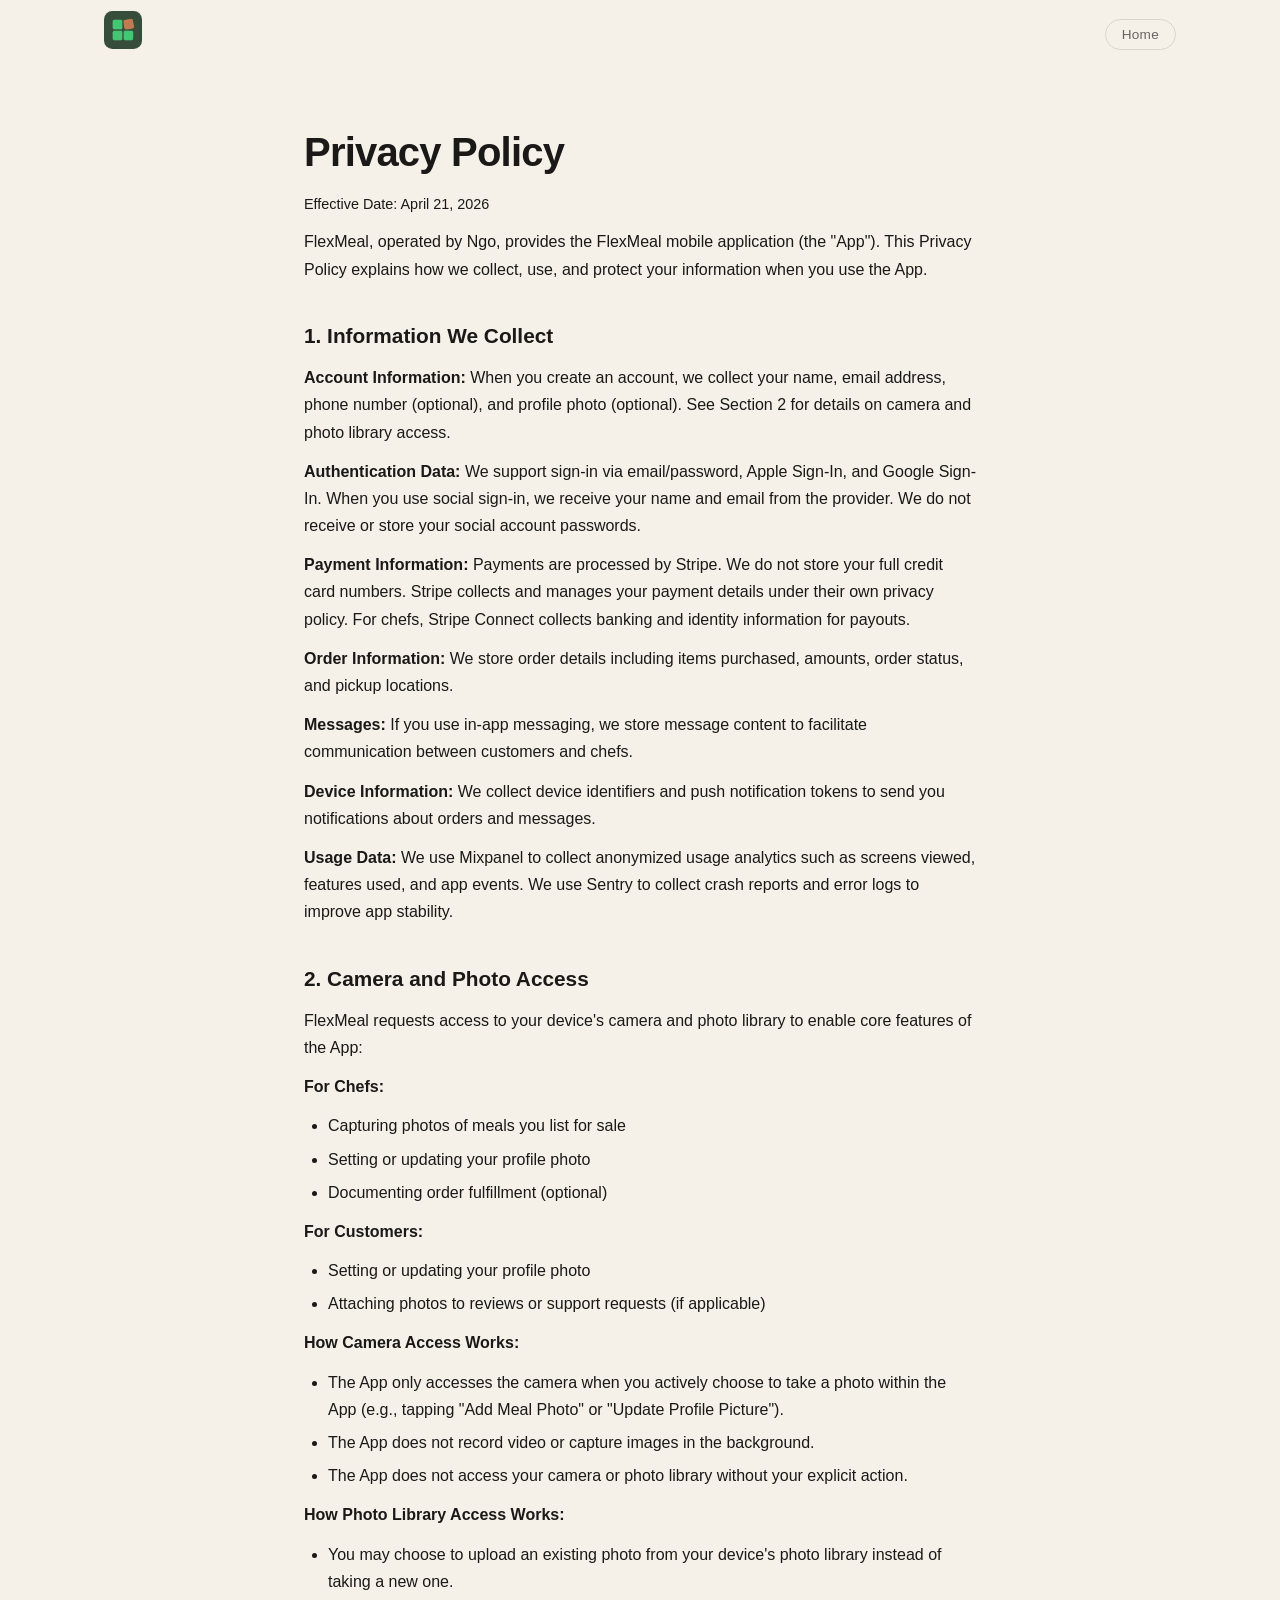
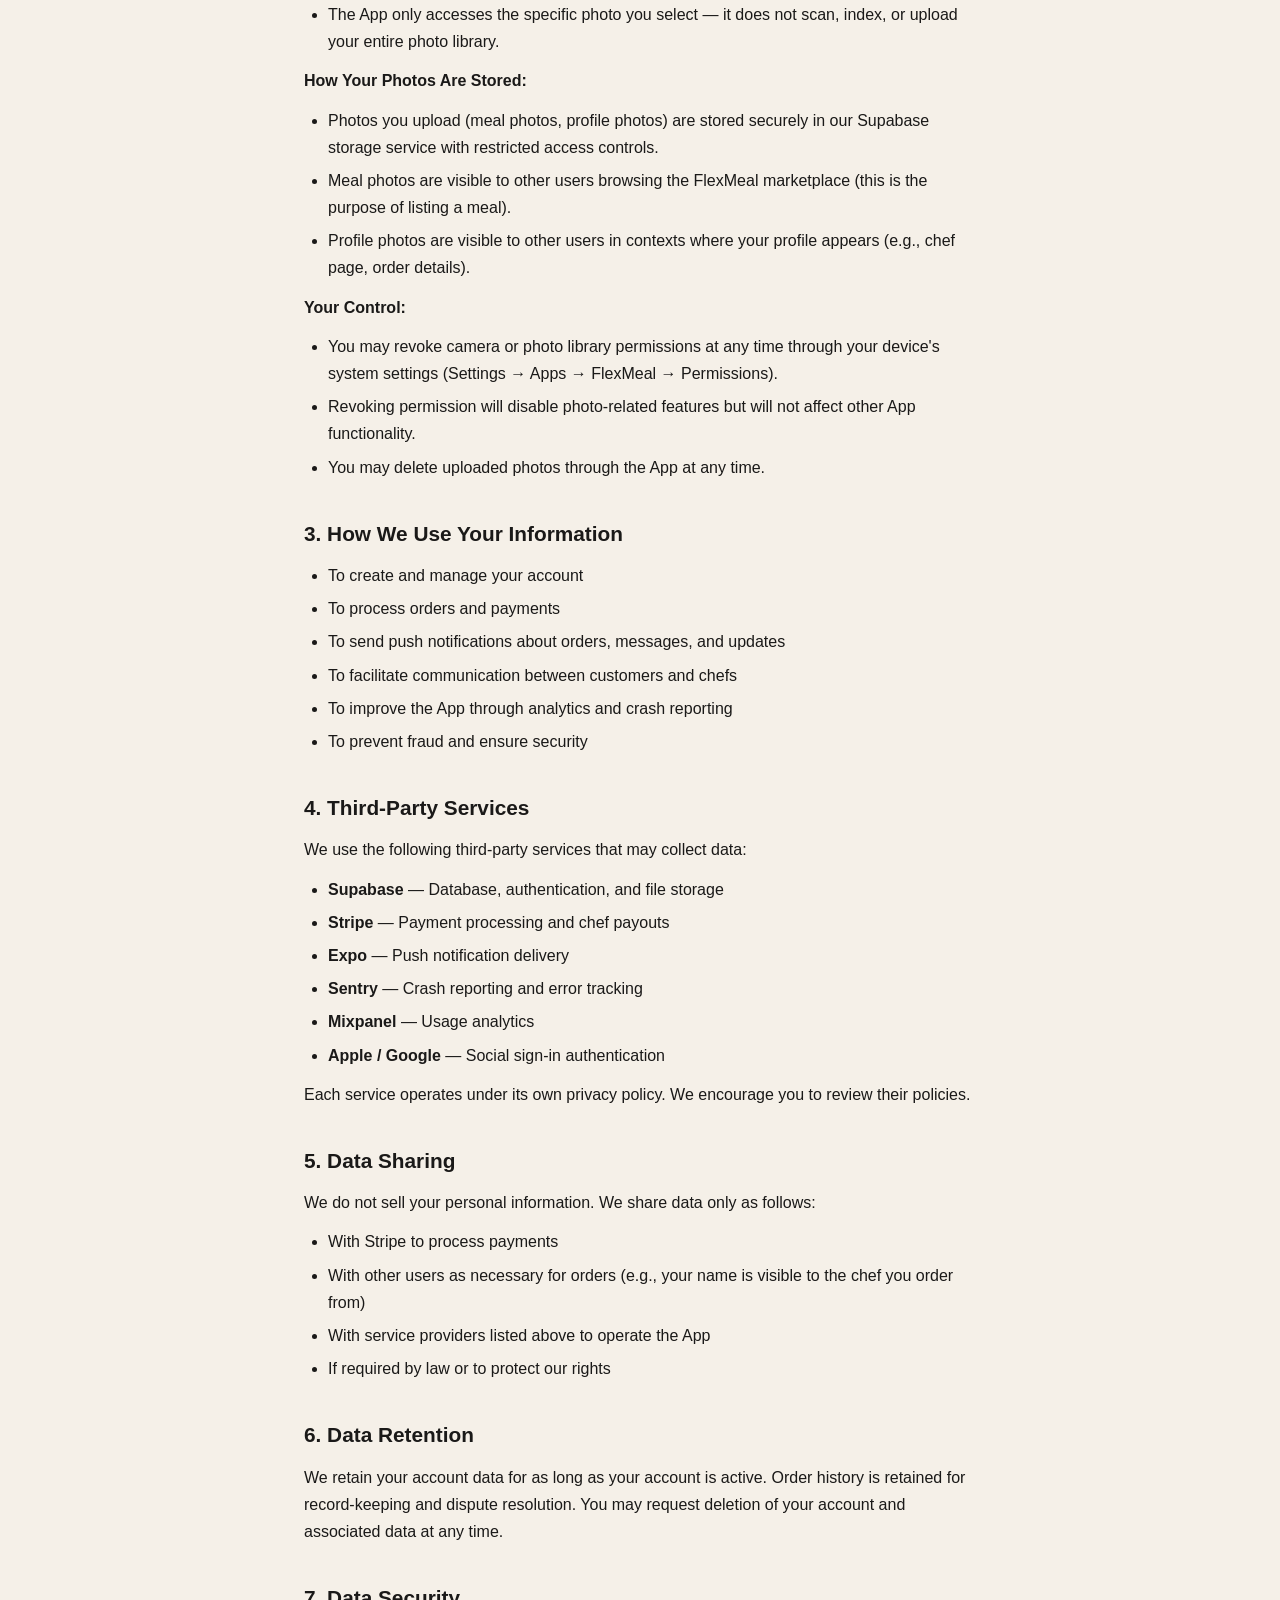
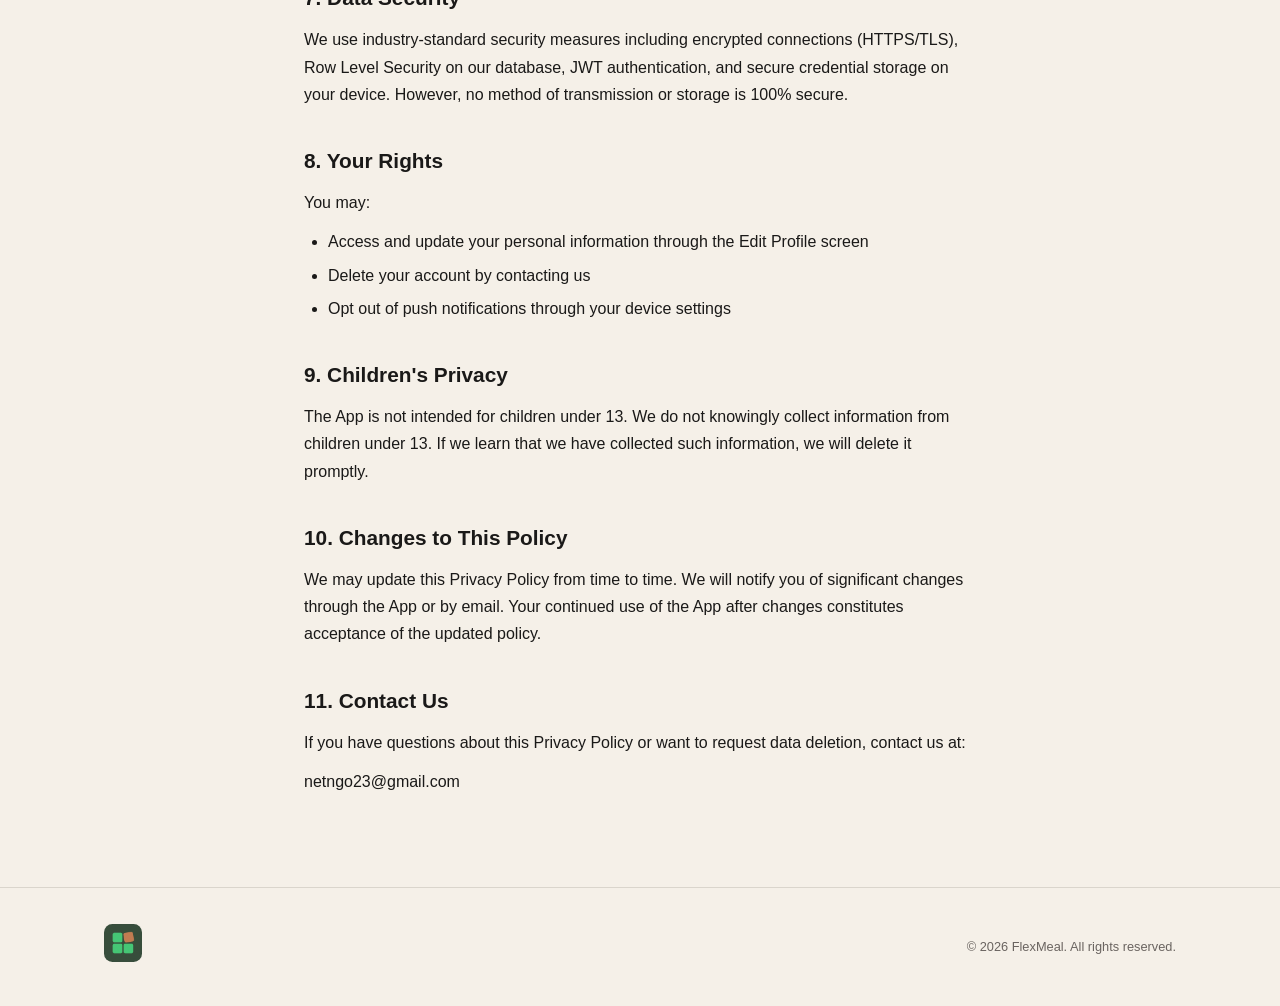
==== commit ef57cf73: "Update landing page: new icon, compact layout, slim CTA strip - Replace nav/footer logo with new app" ====
--- a/privacy-policy.html
+++ b/privacy-policy.html
@@ -10,13 +10,14 @@
   <link rel="preconnect" href="https://fonts.googleapis.com">
   <link rel="preconnect" href="https://fonts.gstatic.com" crossorigin>
   <link href="https://fonts.googleapis.com/css2?family=Inter:wght@400;500;600;700;800&display=swap" rel="stylesheet">
-  <link rel="icon" href="assets/images/flexmeal_logo.png" type="image/png">
+  <link rel="icon" href="assets/images/app_icon.png" type="image/png">
+  <link rel="apple-touch-icon" href="assets/images/app_icon.png">
 </head>
 <body>
   <nav class="nav">
     <div class="container nav-inner">
       <a href="index.html" class="nav-logo">
-        <img src="assets/flexmeal_light.png" alt="FlexMeal" class="logo">
+        <img src="assets/images/app_icon.png" alt="FlexMeal" class="logo nav-icon">
       </a>
       <div class="nav-actions">
         <a href="index.html" class="nav-link">Home</a>
@@ -150,7 +151,7 @@
   <footer class="footer">
     <div class="container footer-inner">
       <div class="footer-brand">
-        <img src="assets/flexmeal_light.png" alt="FlexMeal" class="logo">
+        <img src="assets/images/app_icon.png" alt="FlexMeal" class="logo nav-icon">
       </div>
       <p class="footer-copy">&copy; 2026 FlexMeal. All rights reserved.</p>
     </div>
--- a/styles.css
+++ b/styles.css
@@ -88,6 +88,7 @@
 }
 
 .logo { height: 34px; width: auto; }
+.nav-icon { height: 38px; width: 38px; object-fit: cover; border-radius: 22%; }
 
 .nav-link {
   color: var(--stone);
@@ -109,8 +110,7 @@
 
 /* ── Hero ── */
 .hero {
-  padding: 140px 0 100px;
-  min-height: 100vh;
+  padding: 108px 0 72px;
   display: flex;
   align-items: center;
   position: relative;
@@ -148,7 +148,7 @@
 .hero-inner {
   display: grid;
   grid-template-columns: 1.1fr 0.9fr;
-  gap: 56px;
+  gap: 40px;
   align-items: center;
   position: relative;
   z-index: 1;
@@ -167,7 +167,7 @@
   border: 1px solid rgba(28, 59, 42, 0.15);
   padding: 6px 14px;
   border-radius: 100px;
-  margin-bottom: 28px;
+  margin-bottom: 20px;
   opacity: 0;
   animation: fadeUp 0.55s cubic-bezier(0.22, 1, 0.36, 1) 0.05s both;
 }
@@ -189,12 +189,12 @@
 /* Hero title */
 .hero-title {
   font-family: 'Fraunces', serif;
-  font-size: clamp(3.4rem, 7.5vw, 6rem);
+  font-size: clamp(2.8rem, 6vw, 5rem);
   font-weight: 850;
   line-height: 0.98;
   letter-spacing: -0.035em;
   color: var(--ink);
-  margin-bottom: 24px;
+  margin-bottom: 18px;
   opacity: 0;
   animation: fadeUp 0.65s cubic-bezier(0.22, 1, 0.36, 1) 0.15s both;
 }
@@ -219,11 +219,11 @@
 }
 
 .hero-subtitle {
-  font-size: 1.1rem;
+  font-size: 1rem;
   color: var(--stone);
-  margin-bottom: 40px;
+  margin-bottom: 28px;
   max-width: 400px;
-  line-height: 1.7;
+  line-height: 1.65;
   opacity: 0;
   animation: fadeUp 0.65s cubic-bezier(0.22, 1, 0.36, 1) 0.25s both;
 }
@@ -385,7 +385,7 @@
 
 /* ── How It Works ── */
 .how-it-works {
-  padding: 100px 0 90px;
+  padding: 72px 0 64px;
   background: var(--parchment);
   position: relative;
 }
@@ -407,8 +407,8 @@
   display: flex;
   align-items: flex-end;
   justify-content: space-between;
-  gap: 24px;
-  margin-bottom: 64px;
+  gap: 20px;
+  margin-bottom: 40px;
   flex-wrap: wrap;
 }
 
@@ -487,7 +487,7 @@
   background: var(--cream);
   border: 1px solid var(--border);
   border-radius: 22px;
-  padding: 36px 28px 32px;
+  padding: 26px 22px 22px;
   transition: transform 0.28s cubic-bezier(0.34, 1.56, 0.64, 1), box-shadow 0.28s ease;
 }
 
@@ -645,57 +645,41 @@
 /* ── CTA ── */
 .cta {
   background: var(--forest);
-  padding: 110px 0;
-  position: relative;
-  overflow: hidden;
-}
-
-.cta-glow {
-  position: absolute;
-  top: -30%;
-  right: -5%;
-  width: 700px;
-  height: 700px;
-  background: radial-gradient(ellipse, rgba(107, 148, 119, 0.14) 0%, transparent 60%);
-  pointer-events: none;
+  padding: 24px 0;
+  border-top: 1px solid rgba(255,255,255,0.07);
 }
 
 .cta-inner {
-  text-align: center;
-  position: relative;
-}
-
-.cta-title {
+  display: flex;
+  align-items: center;
+  justify-content: center;
+  gap: 24px;
+  flex-wrap: wrap;
+}
+
+.cta-label {
   font-family: 'Fraunces', serif;
-  font-size: clamp(2.6rem, 6vw, 4.2rem);
-  font-weight: 750;
-  letter-spacing: -0.03em;
-  color: var(--cream);
-  margin-bottom: 18px;
-  line-height: 1.05;
-}
-
-.cta-title em {
   font-style: italic;
-  color: var(--saffron);
-}
-
-.cta-subtitle {
-  font-size: 1.05rem;
-  color: rgba(245, 240, 232, 0.6);
-  margin-bottom: 44px;
-  max-width: 480px;
-  margin-left: auto;
-  margin-right: auto;
-  line-height: 1.7;
-}
-
-.cta .download-buttons { justify-content: center; }
+  font-size: 1rem;
+  color: rgba(245, 240, 232, 0.7);
+  white-space: nowrap;
+}
+
+.cta .download-buttons {
+  display: flex;
+  gap: 10px;
+  flex-wrap: wrap;
+  justify-content: center;
+}
+
+.cta .store-btn {
+  padding: 10px 18px;
+}
 
 .cta .app-store {
   background: var(--cream);
   color: var(--forest);
-  box-shadow: 0 4px 24px rgba(0, 0, 0, 0.28);
+  box-shadow: 0 2px 12px rgba(0, 0, 0, 0.2);
 }
 
 .cta .google-play {
@@ -768,25 +752,24 @@
 @media (max-width: 900px) {
   .steps.active {
     grid-template-columns: 1fr;
-    max-width: 440px;
+    max-width: 420px;
     margin: 0 auto;
-    gap: 16px;
+    gap: 12px;
   }
 
   .step-connector { display: none; }
 
-  .hiw-header { align-items: flex-start; flex-direction: column; }
+  .hiw-header { align-items: flex-start; flex-direction: column; gap: 14px; }
 }
 
 @media (max-width: 768px) {
   .hero {
-    padding: 112px 0 72px;
-    min-height: auto;
+    padding: 90px 0 56px;
   }
 
   .hero-inner {
     grid-template-columns: 1fr;
-    gap: 52px;
+    gap: 36px;
     text-align: center;
   }
 
@@ -797,9 +780,13 @@
 
   .hero-visual { order: -1; }
 
-  .phone-frame { width: 230px; transform: rotate(1deg); }
+  .phone-frame { width: 220px; transform: rotate(1deg); }
 
   .hero-dots { display: none; }
+
+  .how-it-works { padding: 56px 0 48px; }
+
+  .cta-inner { gap: 16px; }
 
   .footer-inner {
     flex-direction: column;
@@ -809,8 +796,30 @@
 }
 
 @media (max-width: 480px) {
-  .hero-title  { font-size: 3rem; }
-  .phone-frame { width: 200px; }
-  .store-btn   { padding: 11px 18px; }
+  .hero-title  { font-size: 2.6rem; }
+  .phone-frame { width: 190px; }
+
+  .download-buttons {
+    flex-direction: column;
+    align-items: stretch;
+    gap: 10px;
+  }
+
+  .store-btn {
+    padding: 13px 20px;
+    justify-content: center;
+  }
+
   .store-btn-large { font-size: 0.95rem; }
-}
+
+  .step { padding: 20px 18px; }
+
+  .step-num { font-size: 2.2rem; }
+
+  .step-icon { width: 44px; height: 44px; }
+
+  .tabs { width: 100%; }
+  .tab  { flex: 1; padding: 9px 14px; font-size: 0.82rem; }
+
+  .hiw-header { margin-bottom: 28px; }
+}
